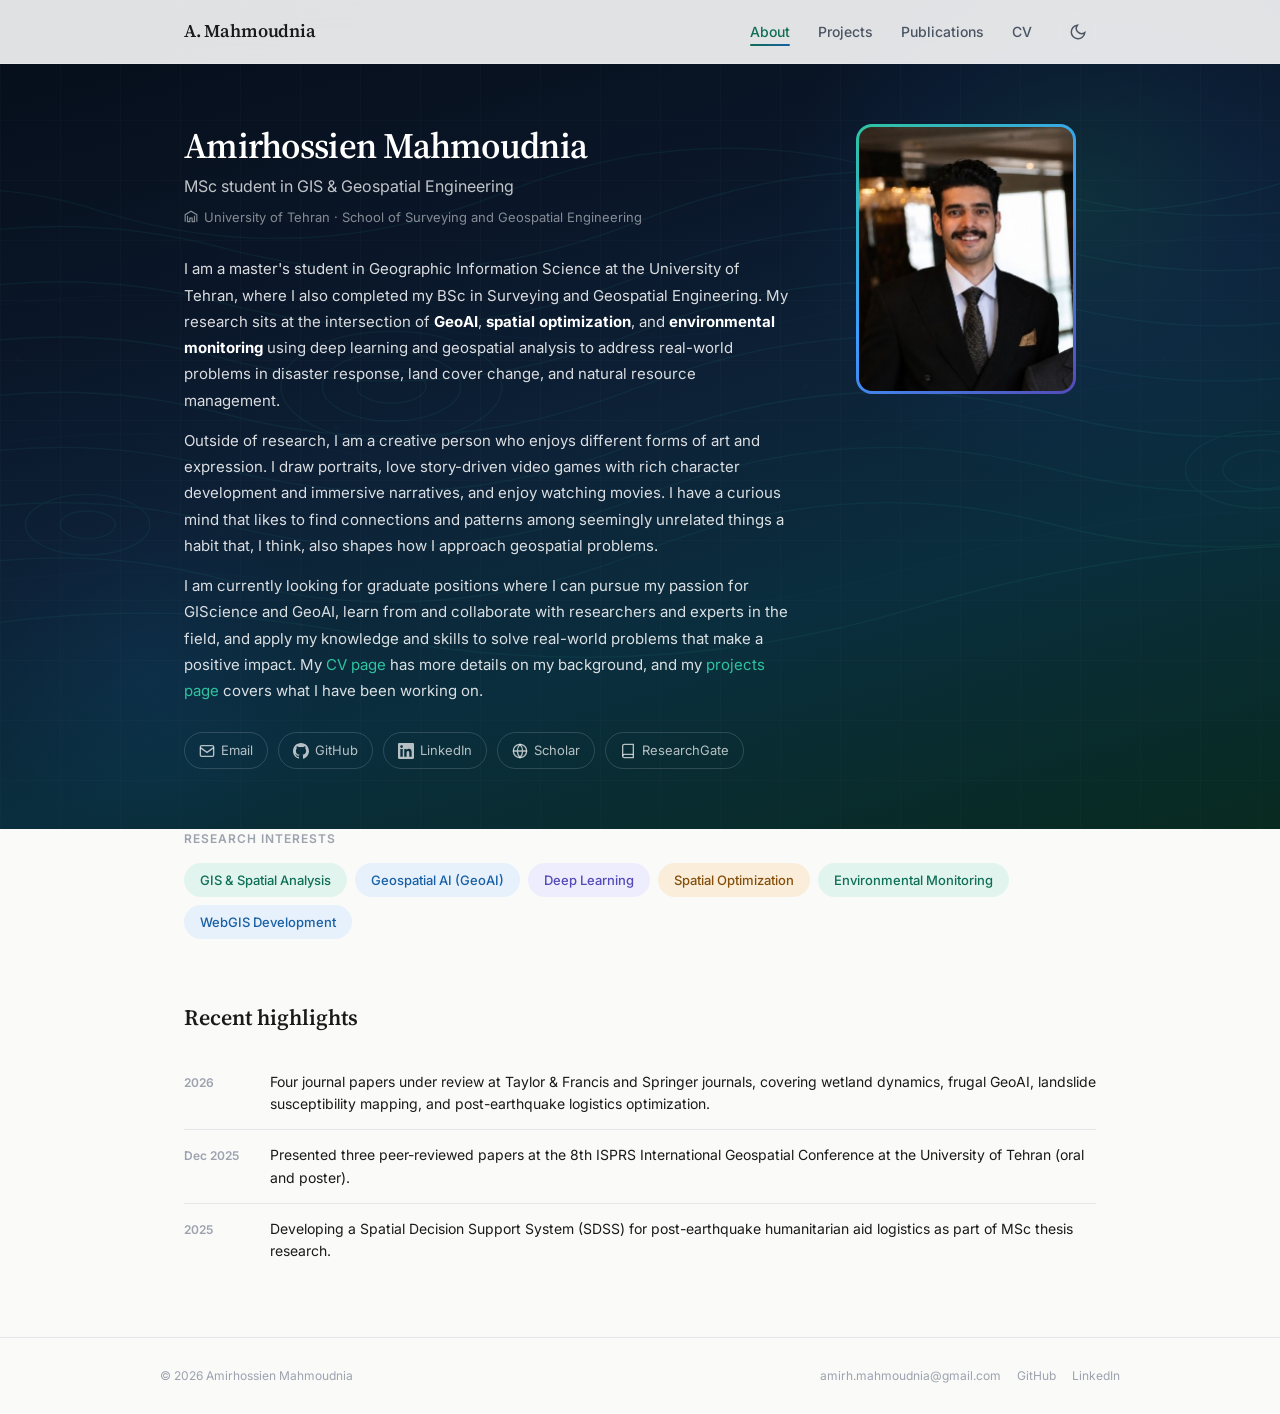
==== index.html @ 1161b67a "Update index.html" ====
<!DOCTYPE html>
<html lang="en">
<head>
    <meta charset="UTF-8">
  <meta name="viewport" content="width=device-width, initial-scale=1.0">
  <link rel="preconnect" href="https://fonts.googleapis.com">
  <link rel="preconnect" href="https://fonts.gstatic.com" crossorigin>
  <link href="https://fonts.googleapis.com/css2?family=Source+Serif+4:opsz,wght@8..60,400;8..60,600&family=Inter:wght@400;500;600&display=swap" rel="stylesheet">
  <style>
:root {
  --navy: #0a1628;
  --teal: #0f6e56;
  --teal-light: #e1f5ee;
  --teal-mid: #1d9e75;
  --teal-bright: #2ec4a0;
  --blue: #185fa5;
  --blue-light: #e6f1fb;
  --blue-bright: #3b9eff;
  --coral: #d85a30;
  --purple-light: #eeedfe;
  --purple: #534ab7;
  --amber-light: #faeeda;
  --amber: #854f0b;
  --bg: #fafaf8;
  --surface: #ffffff;
  --surface-hover: #f5f5f3;
  --text: #1a1a1a;
  --text-secondary: #4b5563;
  --text-muted: #9ca3af;
  --border: #e5e7eb;
  --border-hover: #d1d5db;
  --shadow: rgba(0,0,0,0.06);
  --shadow-lg: rgba(0,0,0,0.1);
  --font-display: 'Source Serif 4', Georgia, serif;
  --font-body: 'Inter', -apple-system, sans-serif;
  --max-width: 960px;
  --nav-height: 64px;
  --gradient-accent: linear-gradient(135deg, var(--teal) 0%, var(--blue) 100%);
  --gradient-accent-hover: linear-gradient(135deg, var(--teal-mid) 0%, var(--blue-bright) 100%);
}

[data-theme="dark"] {
  --navy: #c9d6e3;
  --teal-light: #0f2e24;
  --blue-light: #0d1f33;
  --purple-light: #1a1833;
  --amber-light: #2a1f0a;
  --bg: #0d1117;
  --surface: #161b22;
  --surface-hover: #1c2129;
  --text: #e6edf3;
  --text-secondary: #9ca3af;
  --text-muted: #6b7280;
  --border: #2d333b;
  --border-hover: #444c56;
  --shadow: rgba(0,0,0,0.3);
  --shadow-lg: rgba(0,0,0,0.5);
}

[data-theme="dark"] .tag-teal { background: #0f2e24; color: #2ec4a0; }
[data-theme="dark"] .tag-blue { background: #0d1f33; color: #3b9eff; }
[data-theme="dark"] .tag-purple { background: #1a1833; color: #8b7fea; }
[data-theme="dark"] .tag-amber { background: #2a1f0a; color: #f0a830; }
[data-theme="dark"] .badge-published { background: #0f2e24; color: #2ec4a0; }
[data-theme="dark"] .badge-review { background: #2a1f0a; color: #f0a830; }
[data-theme="dark"] .nav { background: rgba(13,17,23,0.92); }
[data-theme="dark"] .nav-links { background: #161b22; }
[data-theme="dark"] .project-tags span { background: #21262d; border-color: var(--border); color: var(--text-muted); }
[data-theme="dark"] .skill-group h4 { color: var(--teal-bright); }
[data-theme="dark"] .pub-group h3 { color: var(--teal-bright); }
[data-theme="dark"] .section-title { border-bottom-color: #1a3a2e; }
[data-theme="dark"] .cv-entry { border-left-color: #1a3a2e; }
[data-theme="dark"] .cv-section h3 { border-bottom-color: var(--border); }

*, *::before, *::after { box-sizing: border-box; margin: 0; padding: 0; }
html { scroll-behavior: smooth; }
body { font-family: var(--font-body); color: var(--text); background: var(--bg); line-height: 1.7; font-size: 15px; -webkit-font-smoothing: antialiased; transition: background .3s, color .3s; }
a { color: var(--teal); text-decoration: none; transition: color .2s; }
a:hover { color: var(--teal-mid); }
img { max-width: 100%; display: block; }

/* NAV */
.nav { position:fixed; top:0; left:0; right:0; height:var(--nav-height); background:rgba(255,255,255,.88); backdrop-filter:blur(16px); -webkit-backdrop-filter:blur(16px); border-bottom:1px solid var(--border); z-index:100; display:flex; align-items:center; justify-content:center; transition: background .3s, border-color .3s; }
.nav-inner { width:100%; max-width:var(--max-width); padding:0 24px; display:flex; align-items:center; justify-content:space-between; }
.nav-name { font-family:var(--font-display); font-size:18px; font-weight:600; color:var(--text); letter-spacing:-.01em; }
.nav-links { display:flex; gap:28px; list-style:none; align-items:center; }
.nav-links a { color:var(--text-secondary); font-size:14px; font-weight:500; position:relative; padding:4px 0; }
.nav-links a:hover, .nav-links a.active { color:var(--teal); }
.nav-links a.active::after { content:''; position:absolute; bottom:-2px; left:0; right:0; height:2px; background:var(--gradient-accent); border-radius:1px; }
.theme-toggle { background:none; border:1px solid var(--border); border-radius:50%; width:36px; height:36px; cursor:pointer; display:flex; align-items:center; justify-content:center; transition:all .2s; color:var(--text-secondary); flex-shrink:0; }
.theme-toggle:hover { border-color:var(--teal); color:var(--teal); background:var(--teal-light); }
.theme-toggle svg { width:18px; height:18px; }
.hamburger { display:none; background:none; border:none; cursor:pointer; padding:8px; }
.hamburger span { display:block; width:20px; height:2px; background:var(--text); margin:5px 0; transition:.3s; border-radius:1px; }

/* HERO */
.hero { position:relative; overflow:hidden; }
.hero-bg-wrap { position:absolute; top:0; left:0; right:0; bottom:0; background:linear-gradient(165deg, #050d18 0%, #0a1628 30%, #0d2137 50%, #0a2e3e 70%, #082a20 100%); z-index:0; }
.hero-bg-glow { position:absolute; width:600px; height:600px; border-radius:50%; top:-100px; right:-100px; background:radial-gradient(circle, rgba(29,158,117,0.15) 0%, rgba(24,95,165,0.08) 40%, transparent 70%); z-index:1; }
.hero-bg-glow2 { position:absolute; width:400px; height:400px; border-radius:50%; bottom:-50px; left:-50px; background:radial-gradient(circle, rgba(24,95,165,0.12) 0%, transparent 60%); z-index:1; }
.hero-bg-svg { position:absolute; top:0; left:0; right:0; bottom:0; opacity:0.07; z-index:2; }
.hero-grid-overlay { position:absolute; top:0; left:0; right:0; bottom:0; opacity:0.03; z-index:2; background-image: linear-gradient(rgba(255,255,255,.5) 1px, transparent 1px), linear-gradient(90deg, rgba(255,255,255,.5) 1px, transparent 1px); background-size: 60px 60px; }
.hero-content { position:relative; z-index:10; max-width:var(--max-width); margin:0 auto; padding:calc(var(--nav-height) + 60px) 24px 60px; display:grid; grid-template-columns:1fr 260px; gap:48px; align-items:start; }
.hero-text h1 { font-family:var(--font-display); font-size:36px; font-weight:600; color:#fff; margin-bottom:6px; letter-spacing:-.02em; line-height:1.2; }
.hero-subtitle { font-size:16px; color:rgba(255,255,255,0.75); margin-bottom:6px; }
.hero-affiliation { font-size:13px; color:rgba(255,255,255,0.5); margin-bottom:28px; display:flex; align-items:center; gap:6px; }
.hero-affiliation svg { width:14px; height:14px; flex-shrink:0; }
.hero-bio { font-size:15px; line-height:1.75; color:rgba(255,255,255,0.85); margin-bottom:28px; }
.hero-bio a { color: var(--teal-bright); }
.hero-bio a:hover { color: #5ee8c8; }
.hero-bio p { margin-bottom:14px; }
.hero-bio p:last-child { margin-bottom:0; }
.hero-bio strong { color:#fff; }
.social-links { display:flex; gap:10px; align-items:center; flex-wrap:wrap; }
.social-links a { display:flex; align-items:center; gap:6px; font-size:13px; color:rgba(255,255,255,0.7); padding:6px 14px; border:1px solid rgba(255,255,255,0.15); border-radius:20px; transition:all .2s; }
.social-links a:hover { border-color:var(--teal-bright); color:#fff; background:rgba(46,196,160,0.12); }
.social-links a svg { width:16px; height:16px; }
.hero-photo { display:flex; flex-direction:column; align-items:center; gap:12px; }
.photo-frame { width:220px; height:270px; border-radius:16px; overflow:hidden; padding:3px; background:linear-gradient(145deg, var(--teal-bright) 0%, var(--blue-bright) 50%, var(--purple) 100%); position:relative; }
.photo-frame img { width:100%; height:100%; object-fit:cover; border-radius:13px; }
.photo-placeholder { width:100%; height:100%; border-radius:13px; background:rgba(0,0,0,0.3); display:flex; flex-direction:column; align-items:center; justify-content:center; color:rgba(255,255,255,0.4); font-size:13px; }
.photo-placeholder svg { width:60px; height:60px; margin-bottom:8px; opacity:.5; }

/* INTERESTS */
.interests { max-width:var(--max-width); margin:0 auto 60px; padding:0 24px; }
.interests-label { font-size:12px; font-weight:600; text-transform:uppercase; letter-spacing:1px; color:var(--text-muted); margin-bottom:14px; }
.tags { display:flex; flex-wrap:wrap; gap:8px; }
.tag { font-size:13px; padding:6px 16px; border-radius:20px; font-weight:500; transition:transform .15s; }
.tag:hover { transform:translateY(-1px); }
.tag-teal { background:var(--teal-light); color:var(--teal); }
.tag-blue { background:var(--blue-light); color:var(--blue); }
.tag-purple { background:var(--purple-light); color:var(--purple); }
.tag-amber { background:var(--amber-light); color:var(--amber); }

/* HIGHLIGHTS */
.highlights { max-width:var(--max-width); margin:0 auto 60px; padding:0 24px; }
.highlights h2 { font-family:var(--font-display); font-size:22px; font-weight:600; color:var(--text); margin-bottom:20px; }
.highlight-list { list-style:none; }
.highlight-list li { padding:14px 0; border-bottom:1px solid var(--border); display:flex; gap:16px; align-items:baseline; font-size:14px; line-height:1.6; transition: border-color .3s; }
.highlight-list li:last-child { border-bottom:none; }
.highlight-date { font-size:12px; color:var(--text-muted); white-space:nowrap; min-width:70px; font-weight:600; }

/* PAGE SECTIONS */
.page-header { padding-top:calc(var(--nav-height) + 48px); padding-bottom:40px; max-width:var(--max-width); margin:0 auto; padding-left:24px; padding-right:24px; }
.page-header h1 { font-family:var(--font-display); font-size:32px; font-weight:600; color:var(--text); margin-bottom:8px; }
.page-header p { color:var(--text-secondary); font-size:15px; }
.section { max-width:var(--max-width); margin:0 auto 48px; padding:0 24px; }
.section-title { font-family:var(--font-display); font-size:20px; font-weight:600; color:var(--text); margin-bottom:20px; padding-bottom:10px; border-bottom:2px solid var(--teal-light); transition: border-color .3s; }

/* PROJECT CARDS */
.project-grid { display:grid; grid-template-columns:repeat(auto-fill,minmax(280px,1fr)); gap:20px; }
.project-card { background:var(--surface); border:1px solid var(--border); border-radius:12px; overflow:hidden; transition:transform .25s,box-shadow .25s,border-color .25s; }
.project-card:hover { transform:translateY(-4px); box-shadow:0 12px 32px var(--shadow-lg); border-color:var(--border-hover); }
.project-thumb { height:140px; display:flex; align-items:center; justify-content:center; position:relative; overflow:hidden; }
.project-thumb svg { width:40px; height:40px; opacity:.5; color:#fff; }
.project-body { padding:20px; }
.project-body h3 { font-size:16px; font-weight:600; margin-bottom:8px; color:var(--text); line-height:1.3; }
.project-body p { font-size:13px; color:var(--text-secondary); line-height:1.6; margin-bottom:14px; }
.project-tags { display:flex; flex-wrap:wrap; gap:6px; margin-bottom:14px; }
.project-tags span { font-size:11px; padding:3px 10px; background:var(--bg); color:var(--text-muted); border-radius:12px; border:1px solid var(--border); transition: background .3s, border-color .3s; }
.project-link { font-size:13px; font-weight:500; display:inline-flex; align-items:center; gap:6px; }
.project-link svg { width:14px; height:14px; }

/* PUBLICATIONS */
.pub-group { margin-bottom:36px; }
.pub-group h3 { font-size:14px; font-weight:600; text-transform:uppercase; letter-spacing:.5px; color:var(--teal); margin-bottom:16px; }
.pub-item { padding:16px 20px; background:var(--surface); border:1px solid var(--border); border-radius:10px; margin-bottom:12px; transition:border-color .2s, box-shadow .2s, background .3s; }
.pub-item:hover { border-color:var(--teal-mid); box-shadow:0 4px 16px var(--shadow); }
.pub-title { font-size:15px; font-weight:600; color:var(--text); margin-bottom:6px; line-height:1.4; }
.pub-authors { font-size:13px; color:var(--text-secondary); margin-bottom:4px; }
.pub-venue { font-size:13px; color:var(--text-muted); font-style:italic; }
.pub-meta { display:flex; align-items:center; gap:12px; margin-top:10px; }
.pub-badge { font-size:11px; font-weight:600; padding:3px 10px; border-radius:12px; }
.badge-published { background:var(--teal-light); color:var(--teal); }
.badge-review { background:var(--amber-light); color:var(--amber); }

/* CV PAGE */
.cv-actions { display:flex; gap:12px; margin-bottom:36px; flex-wrap:wrap; }
.btn { display:inline-flex; align-items:center; gap:8px; padding:10px 24px; border-radius:8px; font-size:14px; font-weight:500; border:none; cursor:pointer; transition:all .2s; text-decoration:none; }
.btn-primary { background:var(--gradient-accent); color:#fff; }
.btn-primary:hover { background:var(--gradient-accent-hover); color:#fff; box-shadow:0 4px 16px rgba(15,110,86,0.3); }
.btn-outline { background:transparent; color:var(--text-secondary); border:1px solid var(--border); }
.btn-outline:hover { border-color:var(--teal); color:var(--teal); }
.btn svg { width:16px; height:16px; }
.cv-section { margin-bottom:36px; }
.cv-section h3 { font-family:var(--font-display); font-size:18px; font-weight:600; color:var(--text); margin-bottom:16px; padding-bottom:8px; border-bottom:1px solid var(--border); }
.cv-entry { margin-bottom:20px; padding-left:16px; border-left:2px solid var(--teal-light); }
.cv-entry-header { display:flex; justify-content:space-between; align-items:baseline; flex-wrap:wrap; gap:8px; margin-bottom:4px; }
.cv-entry h4 { font-size:15px; font-weight:600; color:var(--text); }
.cv-entry .date { font-size:13px; color:var(--text-muted); white-space:nowrap; }
.cv-entry .subtitle { font-size:13px; color:var(--text-secondary); font-style:italic; margin-bottom:6px; }
.cv-entry p { font-size:14px; color:var(--text-secondary); line-height:1.6; }
.skills-grid { display:grid; grid-template-columns:1fr 1fr; gap:12px; }
.skill-group h4 { font-size:13px; font-weight:600; color:var(--teal); text-transform:uppercase; letter-spacing:.5px; margin-bottom:6px; }
.skill-group p { font-size:14px; color:var(--text-secondary); line-height:1.6; }

/* FOOTER */
.footer { border-top:1px solid var(--border); padding:28px 24px; margin-top:60px; transition: border-color .3s; }
.footer-inner { max-width:var(--max-width); margin:0 auto; display:flex; justify-content:space-between; align-items:center; flex-wrap:wrap; gap:12px; }
.footer p { font-size:12px; color:var(--text-muted); }
.footer-links { display:flex; gap:16px; }
.footer-links a { color:var(--text-muted); font-size:12px; }
.footer-links a:hover { color:var(--teal); }

/* RESPONSIVE */
@media(max-width:768px) {
  .hero-content { grid-template-columns:1fr; gap:32px; }
  .hero-photo { order:-1; }
  .photo-frame { width:160px; height:200px; }
  .hero-text h1 { font-size:28px; }
  .hero-bg-glow { width:300px; height:300px; top:-50px; right:-50px; }
  .nav-links { display:none; position:absolute; top:var(--nav-height); left:0; right:0; background:var(--surface); flex-direction:column; padding:16px 24px; gap:0; border-bottom:1px solid var(--border); box-shadow:0 8px 24px var(--shadow); }
  .nav-links.open { display:flex; }
  .nav-links a { padding:12px 0; border-bottom:1px solid var(--border); }
  .nav-links a:last-child { border-bottom:none; }
  .nav-links a.active::after { display:none; }
  .hamburger { display:block; }
  .project-grid { grid-template-columns:1fr; }
  .skills-grid { grid-template-columns:1fr; }
  .footer-inner { justify-content:center; text-align:center; }
  .page-header h1 { font-size:26px; }
}
@media(max-width:480px) { .social-links a span { display:none; } }
  </style>
  <title>Amirhossien Mahmoudnia | GIS &amp; Geospatial AI</title>
  <meta name="description" content="Amirhossien Mahmoudnia — MSc student in GIS at the University of Tehran. Research in GeoAI, spatial optimization, remote sensing, and environmental monitoring.">
</head>
<body>
  <nav class="nav"><div class="nav-inner">
    <a href="index.html" class="nav-name">A. Mahmoudnia</a>
    <ul class="nav-links">
      <li><a href="index.html" class="active">About</a></li>
      <li><a href="projects.html">Projects</a></li>
      <li><a href="publications.html">Publications</a></li>
      <li><a href="cv.html">CV</a></li>
      <li><button class="theme-toggle" aria-label="Toggle theme"></button></li>
    </ul>
    <button class="hamburger" aria-label="Toggle menu"><span></span><span></span><span></span></button>
  </div></nav>

  <section class="hero">
    <div class="hero-bg-wrap">
      <div class="hero-bg-glow"></div>
      <div class="hero-bg-glow2"></div>
      <div class="hero-grid-overlay"></div>
      <div class="hero-bg-svg">
        <svg viewBox="0 0 1200 600" xmlns="http://www.w3.org/2000/svg" preserveAspectRatio="xMidYMid slice" style="width:100%;height:100%">
          <g stroke="#2ec4a0" fill="none" stroke-width="1">
            <path d="M0 280 Q150 220 300 260 Q450 300 600 240 Q750 180 900 220 Q1050 260 1200 200"/>
            <path d="M0 320 Q150 260 300 300 Q450 340 600 280 Q750 220 900 260 Q1050 300 1200 240"/>
            <path d="M0 360 Q150 300 300 340 Q450 380 600 320 Q750 260 900 300 Q1050 340 1200 280"/>
            <path d="M0 400 Q150 340 300 380 Q450 420 600 360 Q750 300 900 340 Q1050 380 1200 320"/>
            <path d="M0 240 Q150 180 300 220 Q450 260 600 200 Q750 140 900 180 Q1050 220 1200 160"/>
            <path d="M0 200 Q150 140 300 180 Q450 220 600 160 Q750 100 900 140 Q1050 180 1200 120"/>
            <path d="M0 440 Q150 380 300 420 Q450 460 600 400 Q750 340 900 380 Q1050 420 1200 360"/>
            <path d="M0 160 Q100 120 200 150 Q350 200 500 140 Q650 80 800 130 Q950 180 1100 120 L1200 100"/>
            <path d="M0 480 Q200 420 400 460 Q600 500 800 440 Q1000 380 1200 400"/>
            <ellipse cx="420" cy="280" rx="80" ry="40"/><ellipse cx="420" cy="280" rx="50" ry="25"/><ellipse cx="420" cy="280" rx="25" ry="12"/>
            <ellipse cx="850" cy="220" rx="60" ry="35"/><ellipse cx="850" cy="220" rx="30" ry="18"/>
            <ellipse cx="200" cy="380" rx="45" ry="22"/><ellipse cx="200" cy="380" rx="20" ry="10"/>
            <ellipse cx="1050" cy="340" rx="55" ry="28"/><ellipse cx="1050" cy="340" rx="28" ry="14"/>
          </g>
          <g stroke="#3b9eff" fill="none" stroke-width="0.6" opacity="0.5">
            <path d="M0 250 Q200 190 400 230 Q600 270 800 210 Q1000 150 1200 180"/>
            <path d="M0 350 Q200 290 400 330 Q600 370 800 310 Q1000 250 1200 290"/>
            <path d="M0 450 Q200 390 400 430 Q600 470 800 410 Q1000 350 1200 380"/>
          </g>
          <g fill="#2ec4a0" opacity="0.3">
            <circle cx="150" cy="260" r="2"/><circle cx="380" cy="310" r="2.5"/><circle cx="550" cy="230" r="1.8"/>
            <circle cx="720" cy="280" r="2.2"/><circle cx="900" cy="190" r="2"/><circle cx="1080" cy="300" r="1.5"/>
            <circle cx="300" cy="350" r="1.5"/><circle cx="650" cy="350" r="2"/><circle cx="980" cy="260" r="1.8"/>
          </g>
        </svg>
      </div>
    </div>

    <div class="hero-content">
      <div class="hero-text">
        <h1>Amirhossien Mahmoudnia</h1>
        <p class="hero-subtitle">MSc student in GIS &amp; Geospatial Engineering</p>
        <p class="hero-affiliation">
          <svg viewBox="0 0 24 24" fill="none" stroke="currentColor" stroke-width="2"><path d="M2 20V8l10-6 10 6v12"/><path d="M6 10v10h4v-6h4v6h4V10"/></svg>
          University of Tehran · School of Surveying and Geospatial Engineering
        </p>
        <div class="hero-bio">
          <p>I am a master's student in Geographic Information Science at the University of Tehran, where I also completed my BSc in Surveying and Geospatial Engineering. My research sits at the intersection of <strong>GeoAI</strong>, <strong>spatial optimization</strong>, and <strong>environmental monitoring</strong> using deep learning and geospatial analysis to address real-world problems in disaster response, land cover change, and natural resource management.</p>
          <p>Outside of research, I am a creative person who enjoys different forms of art and expression. I draw portraits, love story-driven video games with rich character development and immersive narratives, and enjoy watching movies. I have a curious mind that likes to find connections and patterns among seemingly unrelated things a habit that, I think, also shapes how I approach geospatial problems.</p>
          <p>I am currently looking for graduate positions where I can pursue my passion for GIScience and GeoAI, learn from and collaborate with researchers and experts in the field, and apply my knowledge and skills to solve real-world problems that make a positive impact. My <a href="cv.html">CV page</a> has more details on my background, and my <a href="projects.html">projects page</a> covers what I have been working on.</p>
        </div>
        <div class="social-links">
          <a href="mailto:amirh.mahmoudnia@gmail.com"><svg viewBox="0 0 24 24" fill="none" stroke="currentColor" stroke-width="2"><rect x="2" y="4" width="20" height="16" rx="2"/><path d="M22 7l-10 7L2 7"/></svg><span>Email</span></a>
          <a href="https://github.com/amirtistein" target="_blank" rel="noopener"><svg viewBox="0 0 24 24" fill="currentColor"><path d="M12 0C5.37 0 0 5.37 0 12c0 5.3 3.44 9.8 8.21 11.39.6.11.79-.26.79-.58v-2.17c-3.34.73-4.03-1.41-4.03-1.41-.55-1.39-1.33-1.76-1.33-1.76-1.09-.74.08-.73.08-.73 1.2.09 1.84 1.24 1.84 1.24 1.07 1.83 2.81 1.3 3.5 1 .1-.78.42-1.3.76-1.6-2.67-.3-5.47-1.33-5.47-5.93 0-1.31.47-2.38 1.24-3.22-.13-.3-.54-1.52.12-3.18 0 0 1.01-.32 3.3 1.23.96-.27 1.98-.4 3-.4s2.04.14 3 .4c2.28-1.55 3.29-1.23 3.29-1.23.66 1.66.25 2.88.12 3.18.77.84 1.24 1.91 1.24 3.22 0 4.61-2.81 5.63-5.48 5.92.43.37.81 1.1.81 2.22v3.29c0 .32.19.69.8.58C20.57 21.8 24 17.3 24 12c0-6.63-5.37-12-12-12z"/></svg><span>GitHub</span></a>
          <a href="https://linkedin.com/in/amir-hosieen-mahmoudnia" target="_blank" rel="noopener"><svg viewBox="0 0 24 24" fill="currentColor"><path d="M20.45 20.45h-3.55v-5.57c0-1.33-.02-3.04-1.85-3.04-1.85 0-2.14 1.45-2.14 2.94v5.67H9.36V9h3.41v1.56h.05c.48-.9 1.64-1.85 3.37-1.85 3.6 0 4.27 2.37 4.27 5.46v6.28zM5.34 7.43a2.06 2.06 0 110-4.12 2.06 2.06 0 010 4.12zM7.12 20.45H3.56V9h3.56v11.45zM22.23 0H1.77C.79 0 0 .77 0 1.73v20.54C0 23.23.79 24 1.77 24h20.45c.98 0 1.78-.77 1.78-1.73V1.73C24 .77 23.2 0 22.22 0z"/></svg><span>LinkedIn</span></a>
          <a href="https://scholar.google.com/citations?hl=en&user=9_AuQSsAAAAJ" target="_blank" rel="noopener"><svg viewBox="0 0 24 24" fill="none" stroke="currentColor" stroke-width="2"><circle cx="12" cy="12" r="10"/><path d="M2 12h20M12 2a15.3 15.3 0 014 10 15.3 15.3 0 01-4 10 15.3 15.3 0 01-4-10A15.3 15.3 0 0112 2z"/></svg><span>Scholar</span></a>
          <a href="#" target="_blank" rel="noopener"><svg viewBox="0 0 24 24" fill="none" stroke="currentColor" stroke-width="2"><path d="M4 19.5A2.5 2.5 0 016.5 17H20"/><path d="M6.5 2H20v20H6.5A2.5 2.5 0 014 19.5v-15A2.5 2.5 0 016.5 2z"/></svg><span>ResearchGate</span></a>
        </div>
      </div>
      <div class="hero-photo">
        <div class="photo-frame">
          <img src="images/scol.jpg" alt="Amirhossien Mahmoudnia">
        </div>
      </div>
    </div>
  </section>

  <div class="interests">
    <p class="interests-label">Research interests</p>
    <div class="tags">
      <span class="tag tag-teal">GIS &amp; Spatial Analysis</span>
      <span class="tag tag-blue">Geospatial AI (GeoAI)</span>
      <span class="tag tag-purple">Deep Learning</span>
      <span class="tag tag-amber">Spatial Optimization</span>
      <span class="tag tag-teal">Environmental Monitoring</span>
      <span class="tag tag-blue">WebGIS Development</span>
    </div>
  </div>

  <div class="highlights">
    <h2>Recent highlights</h2>
    <ul class="highlight-list">
      <li><span class="highlight-date">2026</span><span>Four journal papers under review at Taylor &amp; Francis and Springer journals, covering wetland dynamics, frugal GeoAI, landslide susceptibility mapping, and post-earthquake logistics optimization.</span></li>
      <li><span class="highlight-date">Dec 2025</span><span>Presented three peer-reviewed papers at the 8th ISPRS International Geospatial Conference at the University of Tehran (oral and poster).</span></li>
      <li><span class="highlight-date">2025</span><span>Developing a Spatial Decision Support System (SDSS) for post-earthquake humanitarian aid logistics as part of MSc thesis research.</span></li>
    </ul>
  </div>

  <footer class="footer"><div class="footer-inner">
    <p>&copy; 2026 Amirhossien Mahmoudnia</p>
    <div class="footer-links">
      <a href="mailto:amirh.mahmoudnia@gmail.com">amirh.mahmoudnia@gmail.com</a>
      <a href="https://github.com/amirtistein" target="_blank">GitHub</a>
      <a href="https://linkedin.com/in/amir-hosieen-mahmoudnia" target="_blank">LinkedIn</a>
    </div>
  </div></footer>
  <script>
(function(){
  var t=localStorage.getItem('theme');
  if(t)document.documentElement.setAttribute('data-theme',t);
  else if(window.matchMedia&&window.matchMedia('(prefers-color-scheme:dark)').matches)document.documentElement.setAttribute('data-theme','dark');
})();
document.addEventListener('DOMContentLoaded',function(){
  // Mobile nav
  var h=document.querySelector('.hamburger'),n=document.querySelector('.nav-links');
  if(h)h.addEventListener('click',function(){n.classList.toggle('open');var b=h.querySelectorAll('span');h.classList.toggle('active');if(h.classList.contains('active')){b[0].style.transform='rotate(45deg) translate(5px,5px)';b[1].style.opacity='0';b[2].style.transform='rotate(-45deg) translate(5px,-5px)'}else{b[0].style.transform='';b[1].style.opacity='';b[2].style.transform=''}});
  document.querySelectorAll('.nav-links a').forEach(function(l){l.addEventListener('click',function(){if(n)n.classList.remove('open');if(h){h.classList.remove('active');var b=h.querySelectorAll('span');b[0].style.transform='';b[1].style.opacity='';b[2].style.transform=''}})});
  // Nav shadow
  var nav=document.querySelector('.nav');
  window.addEventListener('scroll',function(){nav.style.boxShadow=window.scrollY>10?'0 2px 12px '+getComputedStyle(document.documentElement).getPropertyValue('--shadow'):'none'});
  // Theme toggle
  var btn=document.querySelector('.theme-toggle');
  if(btn){
    function updateIcon(){
      var dark=document.documentElement.getAttribute('data-theme')==='dark';
      btn.innerHTML=dark?'<svg viewBox="0 0 24 24" fill="none" stroke="currentColor" stroke-width="2"><circle cx="12" cy="12" r="5"/><path d="M12 1v2M12 21v2M4.22 4.22l1.42 1.42M18.36 18.36l1.42 1.42M1 12h2M21 12h2M4.22 19.78l1.42-1.42M18.36 5.64l1.42-1.42"/></svg>':'<svg viewBox="0 0 24 24" fill="none" stroke="currentColor" stroke-width="2"><path d="M21 12.79A9 9 0 1111.21 3 7 7 0 0021 12.79z"/></svg>';
      btn.setAttribute('aria-label',dark?'Switch to light mode':'Switch to dark mode');
    }
    updateIcon();
    btn.addEventListener('click',function(){
      var cur=document.documentElement.getAttribute('data-theme');
      var next=cur==='dark'?'light':'dark';
      document.documentElement.setAttribute('data-theme',next);
      localStorage.setItem('theme',next);
      updateIcon();
    });
  }
});
</script>
</body>
</html>
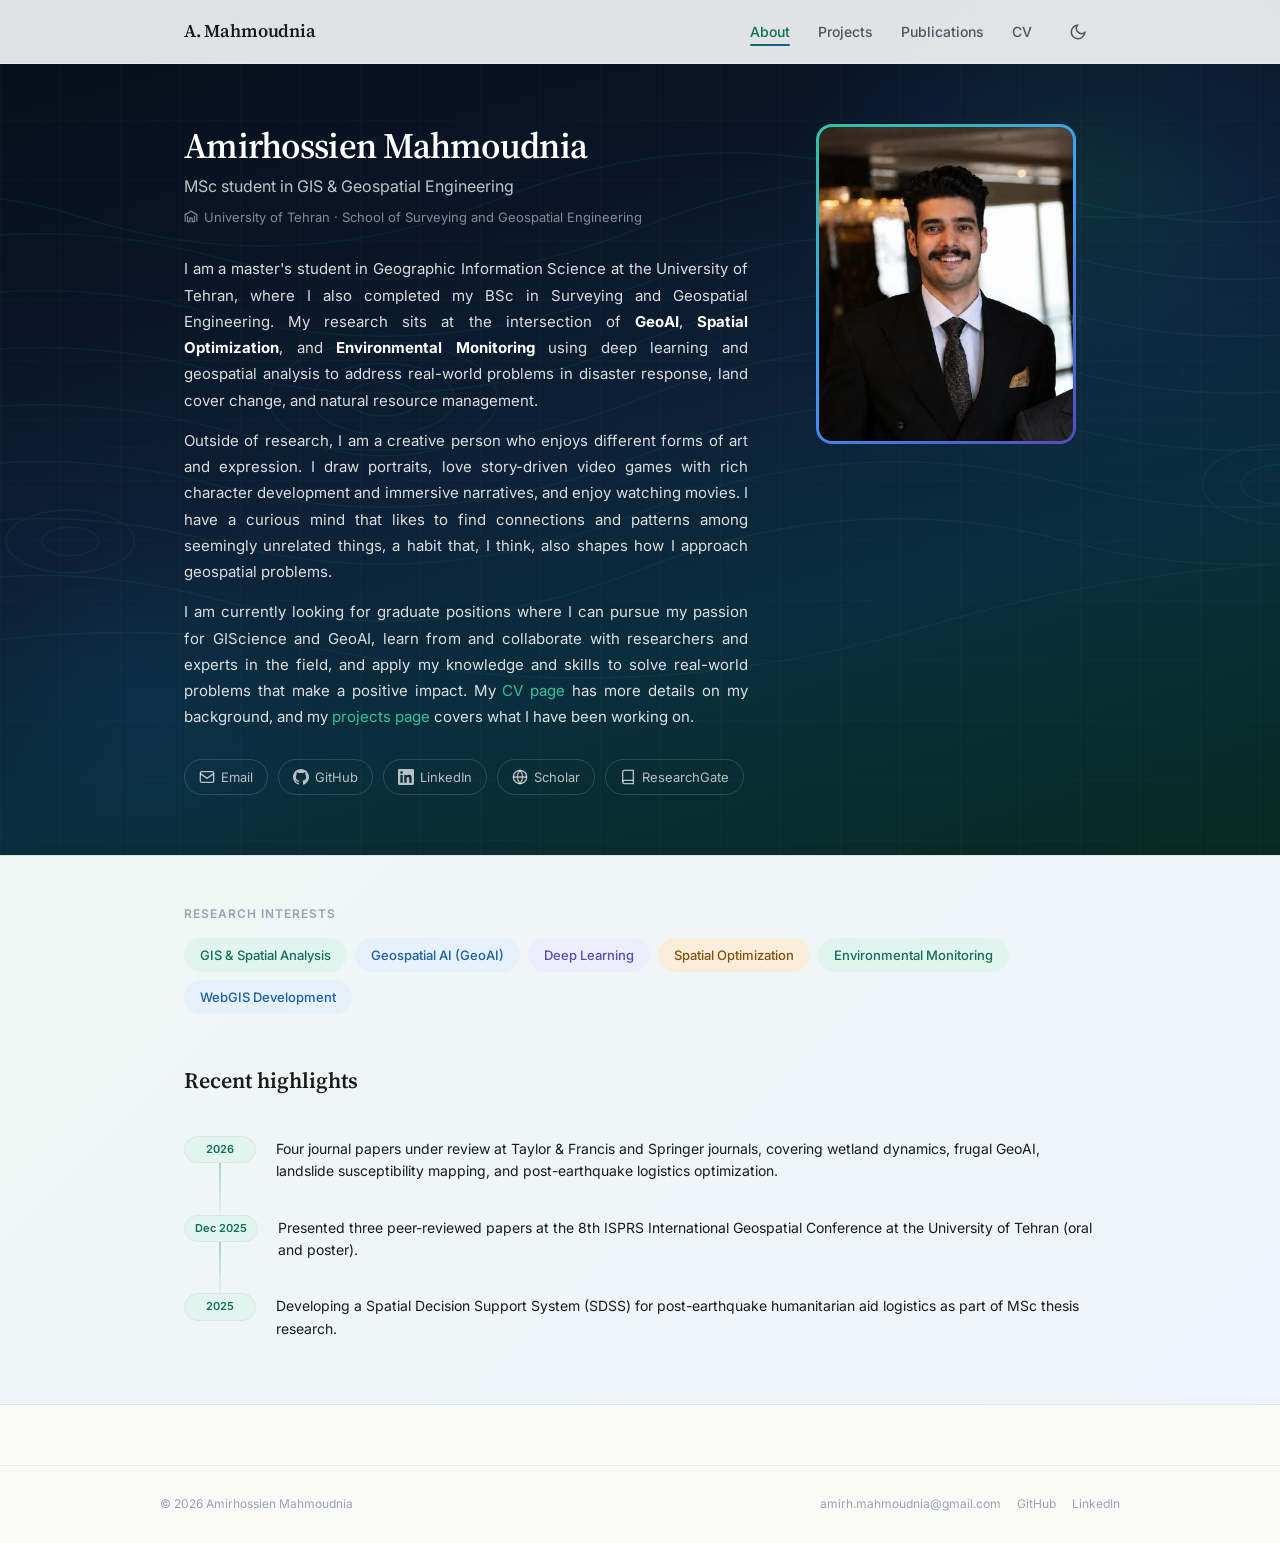
==== commit 8d08f126: "Update index.html" ====
--- a/index.html
+++ b/index.html
@@ -31,6 +31,8 @@
   --border-hover: #d1d5db;
   --shadow: rgba(0,0,0,0.06);
   --shadow-lg: rgba(0,0,0,0.1);
+  --band-bg: linear-gradient(135deg, #f0f7f4 0%, #eef4fb 100%);
+  --band-border: #dbe7e2;
   --font-display: 'Source Serif 4', Georgia, serif;
   --font-body: 'Inter', -apple-system, sans-serif;
   --max-width: 960px;
@@ -55,6 +57,8 @@
   --border-hover: #444c56;
   --shadow: rgba(0,0,0,0.3);
   --shadow-lg: rgba(0,0,0,0.5);
+  --band-bg: linear-gradient(135deg, #101720 0%, #0f1a1e 100%);
+  --band-border: #1e2a30;
 }
 
 [data-theme="dark"] .tag-teal { background: #0f2e24; color: #2ec4a0; }
@@ -100,12 +104,12 @@
 .hero-bg-glow2 { position:absolute; width:400px; height:400px; border-radius:50%; bottom:-50px; left:-50px; background:radial-gradient(circle, rgba(24,95,165,0.12) 0%, transparent 60%); z-index:1; }
 .hero-bg-svg { position:absolute; top:0; left:0; right:0; bottom:0; opacity:0.07; z-index:2; }
 .hero-grid-overlay { position:absolute; top:0; left:0; right:0; bottom:0; opacity:0.03; z-index:2; background-image: linear-gradient(rgba(255,255,255,.5) 1px, transparent 1px), linear-gradient(90deg, rgba(255,255,255,.5) 1px, transparent 1px); background-size: 60px 60px; }
-.hero-content { position:relative; z-index:10; max-width:var(--max-width); margin:0 auto; padding:calc(var(--nav-height) + 60px) 24px 60px; display:grid; grid-template-columns:1fr 260px; gap:48px; align-items:start; }
+.hero-content { position:relative; z-index:10; max-width:var(--max-width); margin:0 auto; padding:calc(var(--nav-height) + 60px) 24px 60px; display:grid; grid-template-columns:1fr 300px; gap:48px; align-items:start; }
 .hero-text h1 { font-family:var(--font-display); font-size:36px; font-weight:600; color:#fff; margin-bottom:6px; letter-spacing:-.02em; line-height:1.2; }
 .hero-subtitle { font-size:16px; color:rgba(255,255,255,0.75); margin-bottom:6px; }
 .hero-affiliation { font-size:13px; color:rgba(255,255,255,0.5); margin-bottom:28px; display:flex; align-items:center; gap:6px; }
 .hero-affiliation svg { width:14px; height:14px; flex-shrink:0; }
-.hero-bio { font-size:15px; line-height:1.75; color:rgba(255,255,255,0.85); margin-bottom:28px; }
+.hero-bio { font-size:15px; line-height:1.75; color:rgba(255,255,255,0.85); margin-bottom:28px; text-align:justify; -webkit-hyphens:auto; hyphens:auto; }
 .hero-bio a { color: var(--teal-bright); }
 .hero-bio a:hover { color: #5ee8c8; }
 .hero-bio p { margin-bottom:14px; }
@@ -116,29 +120,32 @@
 .social-links a:hover { border-color:var(--teal-bright); color:#fff; background:rgba(46,196,160,0.12); }
 .social-links a svg { width:16px; height:16px; }
 .hero-photo { display:flex; flex-direction:column; align-items:center; gap:12px; }
-.photo-frame { width:220px; height:270px; border-radius:16px; overflow:hidden; padding:3px; background:linear-gradient(145deg, var(--teal-bright) 0%, var(--blue-bright) 50%, var(--purple) 100%); position:relative; }
+.photo-frame { width:260px; height:320px; border-radius:16px; overflow:hidden; padding:3px; background:linear-gradient(145deg, var(--teal-bright) 0%, var(--blue-bright) 50%, var(--purple) 100%); position:relative; }
 .photo-frame img { width:100%; height:100%; object-fit:cover; border-radius:13px; }
 .photo-placeholder { width:100%; height:100%; border-radius:13px; background:rgba(0,0,0,0.3); display:flex; flex-direction:column; align-items:center; justify-content:center; color:rgba(255,255,255,0.4); font-size:13px; }
 .photo-placeholder svg { width:60px; height:60px; margin-bottom:8px; opacity:.5; }
 
-/* INTERESTS */
-.interests { max-width:var(--max-width); margin:0 auto 60px; padding:0 24px; }
+/* FEATURE BAND — distinct background for interests + highlights */
+.feature-band { background:var(--band-bg); border-top:1px solid var(--band-border); border-bottom:1px solid var(--band-border); padding:48px 0; margin-bottom:0; transition:background .3s, border-color .3s; }
+.interests { max-width:var(--max-width); margin:0 auto; padding:0 24px; }
 .interests-label { font-size:12px; font-weight:600; text-transform:uppercase; letter-spacing:1px; color:var(--text-muted); margin-bottom:14px; }
 .tags { display:flex; flex-wrap:wrap; gap:8px; }
-.tag { font-size:13px; padding:6px 16px; border-radius:20px; font-weight:500; transition:transform .15s; }
-.tag:hover { transform:translateY(-1px); }
+.tag { font-size:13px; padding:6px 16px; border-radius:20px; font-weight:500; transition:transform .15s, box-shadow .15s; }
+.tag:hover { transform:translateY(-2px); box-shadow:0 4px 12px var(--shadow); }
 .tag-teal { background:var(--teal-light); color:var(--teal); }
 .tag-blue { background:var(--blue-light); color:var(--blue); }
 .tag-purple { background:var(--purple-light); color:var(--purple); }
 .tag-amber { background:var(--amber-light); color:var(--amber); }
 
-/* HIGHLIGHTS */
-.highlights { max-width:var(--max-width); margin:0 auto 60px; padding:0 24px; }
+/* HIGHLIGHTS — changelog style */
+.highlights { max-width:var(--max-width); margin:48px auto 0; padding:0 24px; }
 .highlights h2 { font-family:var(--font-display); font-size:22px; font-weight:600; color:var(--text); margin-bottom:20px; }
-.highlight-list { list-style:none; }
-.highlight-list li { padding:14px 0; border-bottom:1px solid var(--border); display:flex; gap:16px; align-items:baseline; font-size:14px; line-height:1.6; transition: border-color .3s; }
-.highlight-list li:last-child { border-bottom:none; }
-.highlight-date { font-size:12px; color:var(--text-muted); white-space:nowrap; min-width:70px; font-weight:600; }
+.highlight-list { list-style:none; position:relative; }
+.highlight-list li { padding:16px 0; display:flex; gap:20px; align-items:flex-start; font-size:14px; line-height:1.6; position:relative; }
+.highlight-list li:not(:last-child)::before { content:''; position:absolute; left:35px; top:38px; bottom:-16px; width:2px; background:linear-gradient(var(--teal-mid), var(--border)); opacity:.4; }
+.highlight-date { font-size:11px; color:var(--teal); background:var(--teal-light); border:1px solid var(--band-border); white-space:nowrap; min-width:72px; text-align:center; font-weight:600; padding:4px 10px; border-radius:14px; flex-shrink:0; transition:background .3s, color .3s; z-index:1; }
+[data-theme="dark"] .highlight-date { color:var(--teal-bright); background:#0f2e24; }
+.highlight-text { padding-top:2px; }
 
 /* PAGE SECTIONS */
 .page-header { padding-top:calc(var(--nav-height) + 48px); padding-bottom:40px; max-width:var(--max-width); margin:0 auto; padding-left:24px; padding-right:24px; }
@@ -206,7 +213,7 @@
 @media(max-width:768px) {
   .hero-content { grid-template-columns:1fr; gap:32px; }
   .hero-photo { order:-1; }
-  .photo-frame { width:160px; height:200px; }
+  .photo-frame { width:200px; height:250px; }
   .hero-text h1 { font-size:28px; }
   .hero-bg-glow { width:300px; height:300px; top:-50px; right:-50px; }
   .nav-links { display:none; position:absolute; top:var(--nav-height); left:0; right:0; background:var(--surface); flex-direction:column; padding:16px 24px; gap:0; border-bottom:1px solid var(--border); box-shadow:0 8px 24px var(--shadow); }
@@ -283,8 +290,8 @@
           University of Tehran · School of Surveying and Geospatial Engineering
         </p>
         <div class="hero-bio">
-          <p>I am a master's student in Geographic Information Science at the University of Tehran, where I also completed my BSc in Surveying and Geospatial Engineering. My research sits at the intersection of <strong>GeoAI</strong>, <strong>spatial optimization</strong>, and <strong>environmental monitoring</strong> using deep learning and geospatial analysis to address real-world problems in disaster response, land cover change, and natural resource management.</p>
-          <p>Outside of research, I am a creative person who enjoys different forms of art and expression. I draw portraits, love story-driven video games with rich character development and immersive narratives, and enjoy watching movies. I have a curious mind that likes to find connections and patterns among seemingly unrelated things a habit that, I think, also shapes how I approach geospatial problems.</p>
+          <p>I am a master's student in Geographic Information Science at the University of Tehran, where I also completed my BSc in Surveying and Geospatial Engineering. My research sits at the intersection of <strong>GeoAI</strong>, <strong>Spatial Optimization</strong>, and <strong>Environmental Monitoring</strong> using deep learning and geospatial analysis to address real-world problems in disaster response, land cover change, and natural resource management.</p>
+          <p>Outside of research, I am a creative person who enjoys different forms of art and expression. I draw portraits, love story-driven video games with rich character development and immersive narratives, and enjoy watching movies. I have a curious mind that likes to find connections and patterns among seemingly unrelated things, a habit that, I think, also shapes how I approach geospatial problems.</p>
           <p>I am currently looking for graduate positions where I can pursue my passion for GIScience and GeoAI, learn from and collaborate with researchers and experts in the field, and apply my knowledge and skills to solve real-world problems that make a positive impact. My <a href="cv.html">CV page</a> has more details on my background, and my <a href="projects.html">projects page</a> covers what I have been working on.</p>
         </div>
         <div class="social-links">
@@ -303,25 +310,27 @@
     </div>
   </section>
 
-  <div class="interests">
-    <p class="interests-label">Research interests</p>
-    <div class="tags">
-      <span class="tag tag-teal">GIS &amp; Spatial Analysis</span>
-      <span class="tag tag-blue">Geospatial AI (GeoAI)</span>
-      <span class="tag tag-purple">Deep Learning</span>
-      <span class="tag tag-amber">Spatial Optimization</span>
-      <span class="tag tag-teal">Environmental Monitoring</span>
-      <span class="tag tag-blue">WebGIS Development</span>
-    </div>
-  </div>
-
-  <div class="highlights">
-    <h2>Recent highlights</h2>
-    <ul class="highlight-list">
-      <li><span class="highlight-date">2026</span><span>Four journal papers under review at Taylor &amp; Francis and Springer journals, covering wetland dynamics, frugal GeoAI, landslide susceptibility mapping, and post-earthquake logistics optimization.</span></li>
-      <li><span class="highlight-date">Dec 2025</span><span>Presented three peer-reviewed papers at the 8th ISPRS International Geospatial Conference at the University of Tehran (oral and poster).</span></li>
-      <li><span class="highlight-date">2025</span><span>Developing a Spatial Decision Support System (SDSS) for post-earthquake humanitarian aid logistics as part of MSc thesis research.</span></li>
-    </ul>
+  <div class="feature-band">
+    <div class="interests">
+      <p class="interests-label">Research interests</p>
+      <div class="tags">
+        <span class="tag tag-teal">GIS &amp; Spatial Analysis</span>
+        <span class="tag tag-blue">Geospatial AI (GeoAI)</span>
+        <span class="tag tag-purple">Deep Learning</span>
+        <span class="tag tag-amber">Spatial Optimization</span>
+        <span class="tag tag-teal">Environmental Monitoring</span>
+        <span class="tag tag-blue">WebGIS Development</span>
+      </div>
+    </div>
+
+    <div class="highlights">
+      <h2>Recent highlights</h2>
+      <ul class="highlight-list">
+        <li><span class="highlight-date">2026</span><span class="highlight-text">Four journal papers under review at Taylor &amp; Francis and Springer journals, covering wetland dynamics, frugal GeoAI, landslide susceptibility mapping, and post-earthquake logistics optimization.</span></li>
+        <li><span class="highlight-date">Dec 2025</span><span class="highlight-text">Presented three peer-reviewed papers at the 8th ISPRS International Geospatial Conference at the University of Tehran (oral and poster).</span></li>
+        <li><span class="highlight-date">2025</span><span class="highlight-text">Developing a Spatial Decision Support System (SDSS) for post-earthquake humanitarian aid logistics as part of MSc thesis research.</span></li>
+      </ul>
+    </div>
   </div>
 
   <footer class="footer"><div class="footer-inner">
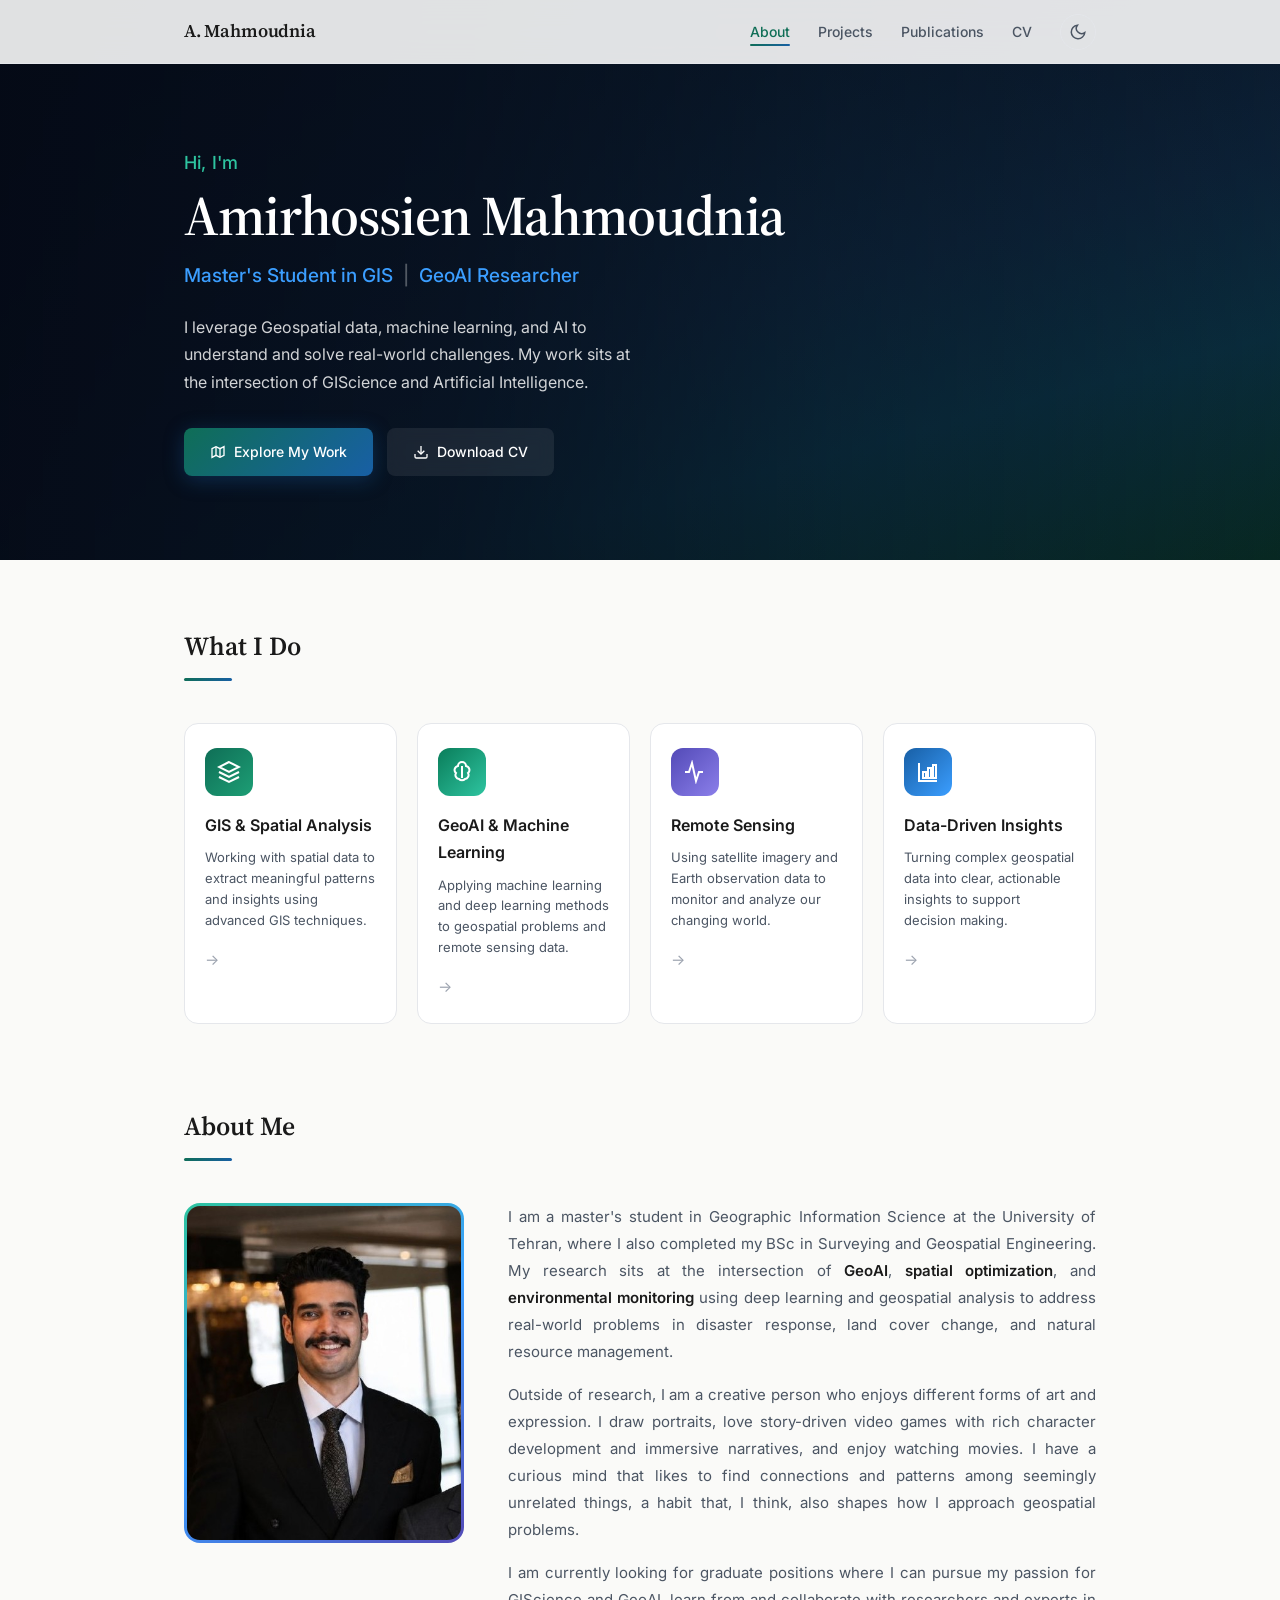
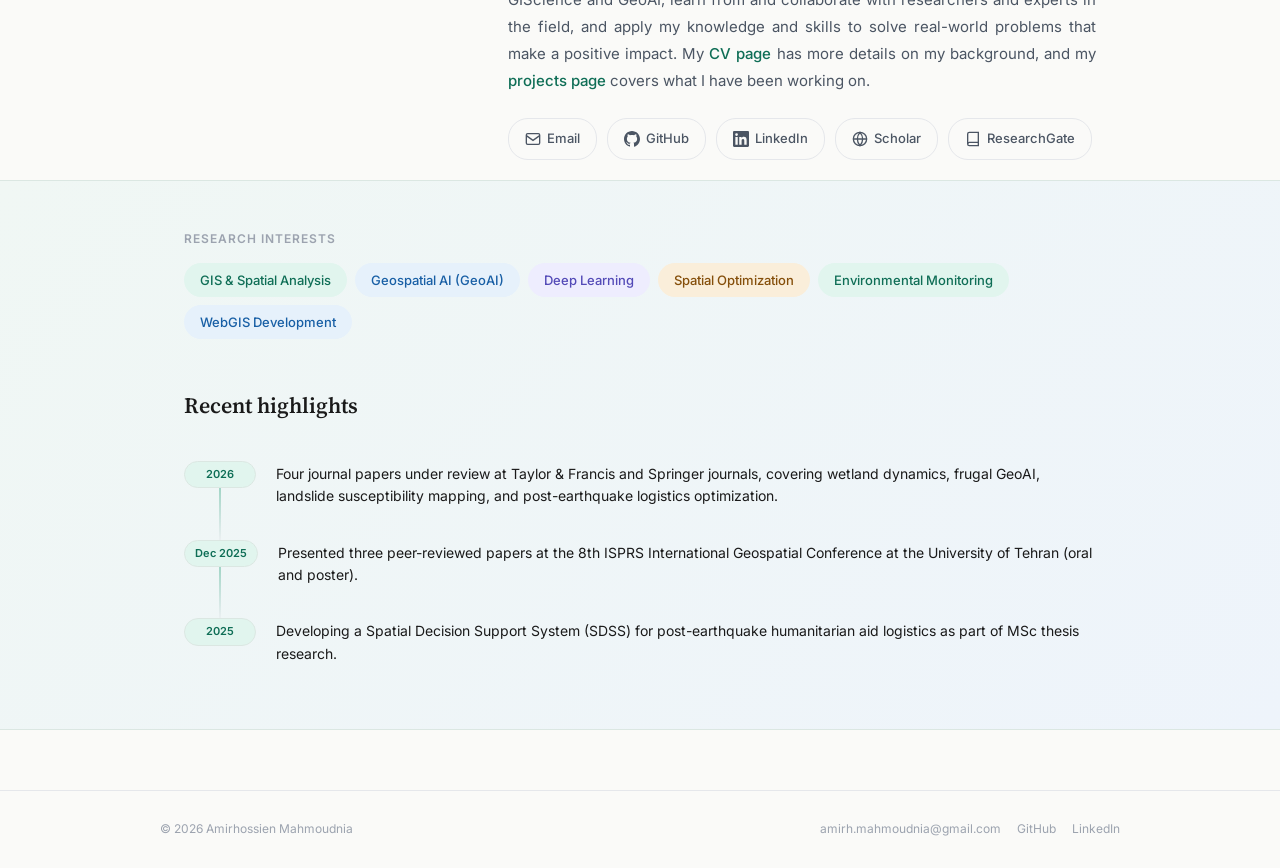
==== commit 7dfbaff2: "Update index.html" ====
--- a/index.html
+++ b/index.html
@@ -97,34 +97,80 @@
 .hamburger { display:none; background:none; border:none; cursor:pointer; padding:8px; }
 .hamburger span { display:block; width:20px; height:2px; background:var(--text); margin:5px 0; transition:.3s; border-radius:1px; }
 
-/* HERO */
-.hero { position:relative; overflow:hidden; }
-.hero-bg-wrap { position:absolute; top:0; left:0; right:0; bottom:0; background:linear-gradient(165deg, #050d18 0%, #0a1628 30%, #0d2137 50%, #0a2e3e 70%, #082a20 100%); z-index:0; }
-.hero-bg-glow { position:absolute; width:600px; height:600px; border-radius:50%; top:-100px; right:-100px; background:radial-gradient(circle, rgba(29,158,117,0.15) 0%, rgba(24,95,165,0.08) 40%, transparent 70%); z-index:1; }
-.hero-bg-glow2 { position:absolute; width:400px; height:400px; border-radius:50%; bottom:-50px; left:-50px; background:radial-gradient(circle, rgba(24,95,165,0.12) 0%, transparent 60%); z-index:1; }
-.hero-bg-svg { position:absolute; top:0; left:0; right:0; bottom:0; opacity:0.07; z-index:2; }
-.hero-grid-overlay { position:absolute; top:0; left:0; right:0; bottom:0; opacity:0.03; z-index:2; background-image: linear-gradient(rgba(255,255,255,.5) 1px, transparent 1px), linear-gradient(90deg, rgba(255,255,255,.5) 1px, transparent 1px); background-size: 60px 60px; }
-.hero-content { position:relative; z-index:10; max-width:var(--max-width); margin:0 auto; padding:calc(var(--nav-height) + 60px) 24px 60px; display:grid; grid-template-columns:1fr 300px; gap:48px; align-items:start; }
-.hero-text h1 { font-family:var(--font-display); font-size:36px; font-weight:600; color:#fff; margin-bottom:6px; letter-spacing:-.02em; line-height:1.2; }
-.hero-subtitle { font-size:16px; color:rgba(255,255,255,0.75); margin-bottom:6px; }
-.hero-affiliation { font-size:13px; color:rgba(255,255,255,0.5); margin-bottom:28px; display:flex; align-items:center; gap:6px; }
-.hero-affiliation svg { width:14px; height:14px; flex-shrink:0; }
-.hero-bio { font-size:15px; line-height:1.75; color:rgba(255,255,255,0.85); margin-bottom:28px; text-align:justify; -webkit-hyphens:auto; hyphens:auto; }
-.hero-bio a { color: var(--teal-bright); }
-.hero-bio a:hover { color: #5ee8c8; }
-.hero-bio p { margin-bottom:14px; }
-.hero-bio p:last-child { margin-bottom:0; }
-.hero-bio strong { color:#fff; }
-.social-links { display:flex; gap:10px; align-items:center; flex-wrap:wrap; }
-.social-links a { display:flex; align-items:center; gap:6px; font-size:13px; color:rgba(255,255,255,0.7); padding:6px 14px; border:1px solid rgba(255,255,255,0.15); border-radius:20px; transition:all .2s; }
-.social-links a:hover { border-color:var(--teal-bright); color:#fff; background:rgba(46,196,160,0.12); }
-.social-links a svg { width:16px; height:16px; }
-.hero-photo { display:flex; flex-direction:column; align-items:center; gap:12px; }
-.photo-frame { width:260px; height:320px; border-radius:16px; overflow:hidden; padding:3px; background:linear-gradient(145deg, var(--teal-bright) 0%, var(--blue-bright) 50%, var(--purple) 100%); position:relative; }
-.photo-frame img { width:100%; height:100%; object-fit:cover; border-radius:13px; }
-.photo-placeholder { width:100%; height:100%; border-radius:13px; background:rgba(0,0,0,0.3); display:flex; flex-direction:column; align-items:center; justify-content:center; color:rgba(255,255,255,0.4); font-size:13px; }
-.photo-placeholder svg { width:60px; height:60px; margin-bottom:8px; opacity:.5; }
-
+/* ═══ NEW HERO (full-width background image) ═══ */
+.hero { position:relative; min-height:560px; display:flex; align-items:center; overflow:hidden; }
+.hero-bg-image { position:absolute; inset:0; z-index:0; background-image:url('images/hero.jpg'); background-size:cover; background-position:center right; }
+/* Fallback gradient shows if image missing */
+.hero-bg-fallback { position:absolute; inset:0; z-index:0; background:linear-gradient(165deg,#050d18 0%,#0a1628 30%,#0d2137 55%,#0a2e3e 75%,#082a20 100%); }
+/* Dark overlay so text stays readable over any image */
+.hero-overlay { position:absolute; inset:0; z-index:1; background:linear-gradient(90deg, rgba(5,10,22,0.92) 0%, rgba(7,16,30,0.82) 35%, rgba(8,25,40,0.45) 65%, rgba(8,30,45,0.15) 100%); }
+.hero-content { position:relative; z-index:10; max-width:var(--max-width); margin:0 auto; padding:calc(var(--nav-height) + 70px) 24px 70px; width:100%; }
+.hero-greeting { font-size:18px; color:var(--teal-bright); font-weight:500; margin-bottom:8px; letter-spacing:0.01em; }
+.hero-text h1 { font-family:var(--font-display); font-size:56px; font-weight:600; color:#fff; margin-bottom:14px; letter-spacing:-0.02em; line-height:1.05; }
+.hero-roles { font-size:19px; color:var(--blue-bright); font-weight:500; margin-bottom:22px; }
+.hero-roles .sep { color:rgba(255,255,255,0.3); margin:0 10px; }
+.hero-tagline { font-size:16px; line-height:1.7; color:rgba(255,255,255,0.82); max-width:460px; margin-bottom:32px; }
+.hero-cta { display:flex; gap:14px; flex-wrap:wrap; }
+.hero-cta .btn { padding:12px 26px; font-size:14px; }
+.btn-hero-primary { background:var(--gradient-accent); color:#fff; box-shadow:0 4px 20px rgba(24,95,165,0.35); }
+.btn-hero-primary:hover { background:var(--gradient-accent-hover); color:#fff; transform:translateY(-2px); box-shadow:0 6px 24px rgba(24,95,165,0.45); }
+.btn-hero-ghost { background:rgba(255,255,255,0.08); color:#fff; border:1px solid rgba(255,255,255,0.25); backdrop-filter:blur(8px); }
+.btn-hero-ghost:hover { background:rgba(255,255,255,0.16); color:#fff; border-color:rgba(255,255,255,0.4); transform:translateY(-2px); }
+
+/* ═══ WHAT I DO ═══ */
+.whatido { max-width:var(--max-width); margin:0 auto; padding:64px 24px 40px; }
+.whatido h2 { font-family:var(--font-display); font-size:26px; font-weight:600; color:var(--text); margin-bottom:6px; position:relative; display:inline-block; }
+.whatido h2::after { content:''; display:block; width:48px; height:3px; background:var(--gradient-accent); border-radius:2px; margin-top:10px; }
+.whatido-grid { display:grid; grid-template-columns:repeat(4,1fr); gap:20px; margin-top:36px; }
+.wi-card { background:var(--surface); border:1px solid var(--border); border-radius:14px; padding:24px 20px; transition:transform .25s, box-shadow .25s, border-color .25s; position:relative; overflow:hidden; }
+.wi-card::before { content:''; position:absolute; top:0; left:0; right:0; height:3px; background:var(--wi-accent); opacity:0; transition:opacity .25s; }
+.wi-card:hover { transform:translateY(-5px); box-shadow:0 14px 34px var(--shadow-lg); border-color:var(--border-hover); }
+.wi-card:hover::before { opacity:1; }
+.wi-icon { width:48px; height:48px; border-radius:12px; display:flex; align-items:center; justify-content:center; margin-bottom:16px; }
+.wi-icon svg { width:24px; height:24px; color:#fff; }
+.wi-card h3 { font-size:16px; font-weight:600; color:var(--text); margin-bottom:8px; }
+.wi-card p { font-size:13px; line-height:1.6; color:var(--text-secondary); margin-bottom:16px; }
+.wi-arrow { color:var(--text-muted); transition:transform .2s, color .2s; display:inline-block; }
+.wi-card:hover .wi-arrow { color:var(--teal); transform:translateX(4px); }
+.wi-icon-teal { background:linear-gradient(135deg,#0f6e56,#1d9e75); } .wi-card.c-teal { --wi-accent:linear-gradient(90deg,#0f6e56,#1d9e75); }
+.wi-icon-green { background:linear-gradient(135deg,#0a7d5a,#2ec4a0); } .wi-card.c-green { --wi-accent:linear-gradient(90deg,#0a7d5a,#2ec4a0); }
+.wi-icon-purple { background:linear-gradient(135deg,#534ab7,#8b7fea); } .wi-card.c-purple { --wi-accent:linear-gradient(90deg,#534ab7,#8b7fea); }
+.wi-icon-blue { background:linear-gradient(135deg,#185fa5,#3b9eff); } .wi-card.c-blue { --wi-accent:linear-gradient(90deg,#185fa5,#3b9eff); }
+
+/* ═══ ABOUT ME ═══ */
+.about { max-width:var(--max-width); margin:0 auto; padding:40px 24px 20px; }
+.about h2 { font-family:var(--font-display); font-size:26px; font-weight:600; color:var(--text); margin-bottom:6px; position:relative; display:inline-block; }
+.about h2::after { content:''; display:block; width:48px; height:3px; background:var(--gradient-accent); border-radius:2px; margin-top:10px; }
+.about-inner { display:grid; grid-template-columns:280px 1fr; gap:44px; margin-top:36px; align-items:start; }
+.about-photo { position:sticky; top:90px; }
+.about-photo .photo-frame { width:280px; height:340px; border-radius:16px; overflow:hidden; padding:3px; background:linear-gradient(145deg,var(--teal-bright) 0%,var(--blue-bright) 50%,var(--purple) 100%); }
+.about-photo .photo-frame img { width:100%; height:100%; object-fit:cover; border-radius:13px; }
+.about-bio { font-size:15px; line-height:1.8; color:var(--text-secondary); text-align:justify; -webkit-hyphens:auto; hyphens:auto; }
+.about-bio p { margin-bottom:16px; }
+.about-bio p:last-of-type { margin-bottom:24px; }
+.about-bio strong { color:var(--text); font-weight:600; }
+.about-bio a { color:var(--teal); font-weight:500; }
+.about-social { display:flex; gap:10px; align-items:center; flex-wrap:wrap; margin-top:4px; }
+.about-social a { display:flex; align-items:center; gap:6px; font-size:13px; color:var(--text-secondary); padding:8px 16px; border:1px solid var(--border); border-radius:20px; transition:all .2s; }
+.about-social a:hover { border-color:var(--teal); color:var(--teal); background:var(--teal-light); transform:translateY(-2px); }
+.about-social a svg { width:16px; height:16px; }
+
+/* Responsive for new sections */
+@media(max-width:860px){ .whatido-grid { grid-template-columns:repeat(2,1fr); } }
+@media(max-width:768px){
+  .hero { min-height:auto; }
+  .hero-text h1 { font-size:40px; }
+  .hero-overlay { background:linear-gradient(180deg, rgba(5,10,22,0.9) 0%, rgba(8,25,40,0.75) 100%); }
+  .hero-tagline { max-width:none; }
+  .about-inner { grid-template-columns:1fr; gap:28px; }
+  .about-photo { position:static; display:flex; justify-content:center; }
+  .about-photo .photo-frame { width:220px; height:270px; }
+}
+@media(max-width:480px){
+  .hero-text h1 { font-size:32px; }
+  .whatido-grid { grid-template-columns:1fr; }
+  .about-social a span { display:none; }
+}
 /* FEATURE BAND — distinct background for interests + highlights */
 .feature-band { background:var(--band-bg); border-top:1px solid var(--band-border); border-bottom:1px solid var(--band-border); padding:48px 0; margin-bottom:0; transition:background .3s, border-color .3s; }
 .interests { max-width:var(--max-width); margin:0 auto; padding:0 24px; }
@@ -209,13 +255,8 @@
 .footer-links a { color:var(--text-muted); font-size:12px; }
 .footer-links a:hover { color:var(--teal); }
 
-/* RESPONSIVE */
+/* RESPONSIVE (shared nav/layout) */
 @media(max-width:768px) {
-  .hero-content { grid-template-columns:1fr; gap:32px; }
-  .hero-photo { order:-1; }
-  .photo-frame { width:200px; height:250px; }
-  .hero-text h1 { font-size:28px; }
-  .hero-bg-glow { width:300px; height:300px; top:-50px; right:-50px; }
   .nav-links { display:none; position:absolute; top:var(--nav-height); left:0; right:0; background:var(--surface); flex-direction:column; padding:16px 24px; gap:0; border-bottom:1px solid var(--border); box-shadow:0 8px 24px var(--shadow); }
   .nav-links.open { display:flex; }
   .nav-links a { padding:12px 0; border-bottom:1px solid var(--border); }
@@ -227,10 +268,9 @@
   .footer-inner { justify-content:center; text-align:center; }
   .page-header h1 { font-size:26px; }
 }
-@media(max-width:480px) { .social-links a span { display:none; } }
   </style>
   <title>Amirhossien Mahmoudnia | GIS &amp; Geospatial AI</title>
-  <meta name="description" content="Amirhossien Mahmoudnia — MSc student in GIS at the University of Tehran. Research in GeoAI, spatial optimization, remote sensing, and environmental monitoring.">
+  <meta name="description" content="Amirhossien Mahmoudnia — MSc student in GIS at the University of Tehran. Research in GeoAI, Spatial Optimization, Remote Sensing, and Environmental Monitoring.">
 </head>
 <body>
   <nav class="nav"><div class="nav-inner">
@@ -245,66 +285,81 @@
     <button class="hamburger" aria-label="Toggle menu"><span></span><span></span><span></span></button>
   </div></nav>
 
+  <!-- ═══ HERO ═══ -->
   <section class="hero">
-    <div class="hero-bg-wrap">
-      <div class="hero-bg-glow"></div>
-      <div class="hero-bg-glow2"></div>
-      <div class="hero-grid-overlay"></div>
-      <div class="hero-bg-svg">
-        <svg viewBox="0 0 1200 600" xmlns="http://www.w3.org/2000/svg" preserveAspectRatio="xMidYMid slice" style="width:100%;height:100%">
-          <g stroke="#2ec4a0" fill="none" stroke-width="1">
-            <path d="M0 280 Q150 220 300 260 Q450 300 600 240 Q750 180 900 220 Q1050 260 1200 200"/>
-            <path d="M0 320 Q150 260 300 300 Q450 340 600 280 Q750 220 900 260 Q1050 300 1200 240"/>
-            <path d="M0 360 Q150 300 300 340 Q450 380 600 320 Q750 260 900 300 Q1050 340 1200 280"/>
-            <path d="M0 400 Q150 340 300 380 Q450 420 600 360 Q750 300 900 340 Q1050 380 1200 320"/>
-            <path d="M0 240 Q150 180 300 220 Q450 260 600 200 Q750 140 900 180 Q1050 220 1200 160"/>
-            <path d="M0 200 Q150 140 300 180 Q450 220 600 160 Q750 100 900 140 Q1050 180 1200 120"/>
-            <path d="M0 440 Q150 380 300 420 Q450 460 600 400 Q750 340 900 380 Q1050 420 1200 360"/>
-            <path d="M0 160 Q100 120 200 150 Q350 200 500 140 Q650 80 800 130 Q950 180 1100 120 L1200 100"/>
-            <path d="M0 480 Q200 420 400 460 Q600 500 800 440 Q1000 380 1200 400"/>
-            <ellipse cx="420" cy="280" rx="80" ry="40"/><ellipse cx="420" cy="280" rx="50" ry="25"/><ellipse cx="420" cy="280" rx="25" ry="12"/>
-            <ellipse cx="850" cy="220" rx="60" ry="35"/><ellipse cx="850" cy="220" rx="30" ry="18"/>
-            <ellipse cx="200" cy="380" rx="45" ry="22"/><ellipse cx="200" cy="380" rx="20" ry="10"/>
-            <ellipse cx="1050" cy="340" rx="55" ry="28"/><ellipse cx="1050" cy="340" rx="28" ry="14"/>
-          </g>
-          <g stroke="#3b9eff" fill="none" stroke-width="0.6" opacity="0.5">
-            <path d="M0 250 Q200 190 400 230 Q600 270 800 210 Q1000 150 1200 180"/>
-            <path d="M0 350 Q200 290 400 330 Q600 370 800 310 Q1000 250 1200 290"/>
-            <path d="M0 450 Q200 390 400 430 Q600 470 800 410 Q1000 350 1200 380"/>
-          </g>
-          <g fill="#2ec4a0" opacity="0.3">
-            <circle cx="150" cy="260" r="2"/><circle cx="380" cy="310" r="2.5"/><circle cx="550" cy="230" r="1.8"/>
-            <circle cx="720" cy="280" r="2.2"/><circle cx="900" cy="190" r="2"/><circle cx="1080" cy="300" r="1.5"/>
-            <circle cx="300" cy="350" r="1.5"/><circle cx="650" cy="350" r="2"/><circle cx="980" cy="260" r="1.8"/>
-          </g>
-        </svg>
-      </div>
-    </div>
-
+    <div class="hero-bg-fallback"></div>
+    <div class="hero-bg-image"></div>
+    <div class="hero-overlay"></div>
     <div class="hero-content">
       <div class="hero-text">
+        <p class="hero-greeting">Hi, I'm</p>
         <h1>Amirhossien Mahmoudnia</h1>
-        <p class="hero-subtitle">MSc student in GIS &amp; Geospatial Engineering</p>
-        <p class="hero-affiliation">
-          <svg viewBox="0 0 24 24" fill="none" stroke="currentColor" stroke-width="2"><path d="M2 20V8l10-6 10 6v12"/><path d="M6 10v10h4v-6h4v6h4V10"/></svg>
-          University of Tehran · School of Surveying and Geospatial Engineering
-        </p>
-        <div class="hero-bio">
-          <p>I am a master's student in Geographic Information Science at the University of Tehran, where I also completed my BSc in Surveying and Geospatial Engineering. My research sits at the intersection of <strong>GeoAI</strong>, <strong>Spatial Optimization</strong>, and <strong>Environmental Monitoring</strong> using deep learning and geospatial analysis to address real-world problems in disaster response, land cover change, and natural resource management.</p>
-          <p>Outside of research, I am a creative person who enjoys different forms of art and expression. I draw portraits, love story-driven video games with rich character development and immersive narratives, and enjoy watching movies. I have a curious mind that likes to find connections and patterns among seemingly unrelated things, a habit that, I think, also shapes how I approach geospatial problems.</p>
-          <p>I am currently looking for graduate positions where I can pursue my passion for GIScience and GeoAI, learn from and collaborate with researchers and experts in the field, and apply my knowledge and skills to solve real-world problems that make a positive impact. My <a href="cv.html">CV page</a> has more details on my background, and my <a href="projects.html">projects page</a> covers what I have been working on.</p>
+        <p class="hero-roles">Master's Student in GIS<span class="sep">|</span>GeoAI Researcher</p>
+        <p class="hero-tagline">I leverage Geospatial data, machine learning, and AI to understand and solve real-world challenges. My work sits at the intersection of GIScience and Artificial Intelligence.</p>
+        <div class="hero-cta">
+          <a href="projects.html" class="btn btn-hero-primary">
+            <svg viewBox="0 0 24 24" fill="none" stroke="currentColor" stroke-width="2"><path d="M3 7l6-3 6 3 6-3v13l-6 3-6-3-6 3z"/><path d="M9 4v13"/><path d="M15 7v13"/></svg>
+            Explore My Work
+          </a>
+          <a href="cv.html" class="btn btn-hero-ghost">
+            <svg viewBox="0 0 24 24" fill="none" stroke="currentColor" stroke-width="2"><path d="M21 15v4a2 2 0 01-2 2H5a2 2 0 01-2-2v-4"/><polyline points="7 10 12 15 17 10"/><line x1="12" y1="15" x2="12" y2="3"/></svg>
+            Download CV
+          </a>
         </div>
-        <div class="social-links">
+      </div>
+    </div>
+  </section>
+
+  <!-- ═══ WHAT I DO ═══ -->
+  <section class="whatido">
+    <h2>What I Do</h2>
+    <div class="whatido-grid">
+      <div class="wi-card c-teal">
+        <div class="wi-icon wi-icon-teal"><svg viewBox="0 0 24 24" fill="none" stroke="currentColor" stroke-width="2"><path d="M12 2L2 7l10 5 10-5-10-5z"/><path d="M2 17l10 5 10-5"/><path d="M2 12l10 5 10-5"/></svg></div>
+        <h3>GIS &amp; Spatial Analysis</h3>
+        <p>Working with spatial data to extract meaningful patterns and insights using advanced GIS techniques.</p>
+        <a href="projects.html" class="wi-arrow" aria-label="Learn more">&rarr;</a>
+      </div>
+      <div class="wi-card c-green">
+        <div class="wi-icon wi-icon-green"><svg viewBox="0 0 24 24" fill="none" stroke="currentColor" stroke-width="2"><path d="M12 2a4 4 0 00-4 4 4 4 0 00-2 7 4 4 0 003 6 4 4 0 006 0 4 4 0 003-6 4 4 0 00-2-7 4 4 0 00-4-4z"/><path d="M12 6v12"/></svg></div>
+        <h3>GeoAI &amp; Machine Learning</h3>
+        <p>Applying machine learning and deep learning methods to geospatial problems and remote sensing data.</p>
+        <a href="projects.html" class="wi-arrow" aria-label="Learn more">&rarr;</a>
+      </div>
+      <div class="wi-card c-purple">
+        <div class="wi-icon wi-icon-purple"><svg viewBox="0 0 24 24" fill="none" stroke="currentColor" stroke-width="2"><path d="M2 12h4l3-9 4 18 3-9h4"/></svg></div>
+        <h3>Remote Sensing</h3>
+        <p>Using satellite imagery and Earth observation data to monitor and analyze our changing world.</p>
+        <a href="projects.html" class="wi-arrow" aria-label="Learn more">&rarr;</a>
+      </div>
+      <div class="wi-card c-blue">
+        <div class="wi-icon wi-icon-blue"><svg viewBox="0 0 24 24" fill="none" stroke="currentColor" stroke-width="2"><path d="M3 3v18h18"/><rect x="7" y="12" width="3" height="6"/><rect x="12" y="8" width="3" height="10"/><rect x="17" y="5" width="3" height="13"/></svg></div>
+        <h3>Data-Driven Insights</h3>
+        <p>Turning complex geospatial data into clear, actionable insights to support decision making.</p>
+        <a href="projects.html" class="wi-arrow" aria-label="Learn more">&rarr;</a>
+      </div>
+    </div>
+  </section>
+
+  <!-- ═══ ABOUT ME ═══ -->
+  <section class="about">
+    <h2>About Me</h2>
+    <div class="about-inner">
+      <div class="about-photo">
+        <div class="photo-frame">
+          <img src="images/scol.jpg" alt="Amirhossien Mahmoudnia">
+        </div>
+      </div>
+      <div class="about-bio">
+        <p>I am a master's student in Geographic Information Science at the University of Tehran, where I also completed my BSc in Surveying and Geospatial Engineering. My research sits at the intersection of <strong>GeoAI</strong>, <strong>spatial optimization</strong>, and <strong>environmental monitoring</strong> using deep learning and geospatial analysis to address real-world problems in disaster response, land cover change, and natural resource management.</p>
+        <p>Outside of research, I am a creative person who enjoys different forms of art and expression. I draw portraits, love story-driven video games with rich character development and immersive narratives, and enjoy watching movies. I have a curious mind that likes to find connections and patterns among seemingly unrelated things, a habit that, I think, also shapes how I approach geospatial problems.</p>
+        <p>I am currently looking for graduate positions where I can pursue my passion for GIScience and GeoAI, learn from and collaborate with researchers and experts in the field, and apply my knowledge and skills to solve real-world problems that make a positive impact. My <a href="cv.html">CV page</a> has more details on my background, and my <a href="projects.html">projects page</a> covers what I have been working on.</p>
+        <div class="about-social">
           <a href="mailto:amirh.mahmoudnia@gmail.com"><svg viewBox="0 0 24 24" fill="none" stroke="currentColor" stroke-width="2"><rect x="2" y="4" width="20" height="16" rx="2"/><path d="M22 7l-10 7L2 7"/></svg><span>Email</span></a>
           <a href="https://github.com/amirtistein" target="_blank" rel="noopener"><svg viewBox="0 0 24 24" fill="currentColor"><path d="M12 0C5.37 0 0 5.37 0 12c0 5.3 3.44 9.8 8.21 11.39.6.11.79-.26.79-.58v-2.17c-3.34.73-4.03-1.41-4.03-1.41-.55-1.39-1.33-1.76-1.33-1.76-1.09-.74.08-.73.08-.73 1.2.09 1.84 1.24 1.84 1.24 1.07 1.83 2.81 1.3 3.5 1 .1-.78.42-1.3.76-1.6-2.67-.3-5.47-1.33-5.47-5.93 0-1.31.47-2.38 1.24-3.22-.13-.3-.54-1.52.12-3.18 0 0 1.01-.32 3.3 1.23.96-.27 1.98-.4 3-.4s2.04.14 3 .4c2.28-1.55 3.29-1.23 3.29-1.23.66 1.66.25 2.88.12 3.18.77.84 1.24 1.91 1.24 3.22 0 4.61-2.81 5.63-5.48 5.92.43.37.81 1.1.81 2.22v3.29c0 .32.19.69.8.58C20.57 21.8 24 17.3 24 12c0-6.63-5.37-12-12-12z"/></svg><span>GitHub</span></a>
           <a href="https://linkedin.com/in/amir-hosieen-mahmoudnia" target="_blank" rel="noopener"><svg viewBox="0 0 24 24" fill="currentColor"><path d="M20.45 20.45h-3.55v-5.57c0-1.33-.02-3.04-1.85-3.04-1.85 0-2.14 1.45-2.14 2.94v5.67H9.36V9h3.41v1.56h.05c.48-.9 1.64-1.85 3.37-1.85 3.6 0 4.27 2.37 4.27 5.46v6.28zM5.34 7.43a2.06 2.06 0 110-4.12 2.06 2.06 0 010 4.12zM7.12 20.45H3.56V9h3.56v11.45zM22.23 0H1.77C.79 0 0 .77 0 1.73v20.54C0 23.23.79 24 1.77 24h20.45c.98 0 1.78-.77 1.78-1.73V1.73C24 .77 23.2 0 22.22 0z"/></svg><span>LinkedIn</span></a>
           <a href="https://scholar.google.com/citations?hl=en&user=9_AuQSsAAAAJ" target="_blank" rel="noopener"><svg viewBox="0 0 24 24" fill="none" stroke="currentColor" stroke-width="2"><circle cx="12" cy="12" r="10"/><path d="M2 12h20M12 2a15.3 15.3 0 014 10 15.3 15.3 0 01-4 10 15.3 15.3 0 01-4-10A15.3 15.3 0 0112 2z"/></svg><span>Scholar</span></a>
           <a href="#" target="_blank" rel="noopener"><svg viewBox="0 0 24 24" fill="none" stroke="currentColor" stroke-width="2"><path d="M4 19.5A2.5 2.5 0 016.5 17H20"/><path d="M6.5 2H20v20H6.5A2.5 2.5 0 014 19.5v-15A2.5 2.5 0 016.5 2z"/></svg><span>ResearchGate</span></a>
-        </div>
-      </div>
-      <div class="hero-photo">
-        <div class="photo-frame">
-          <img src="images/scol.jpg" alt="Amirhossien Mahmoudnia">
         </div>
       </div>
     </div>
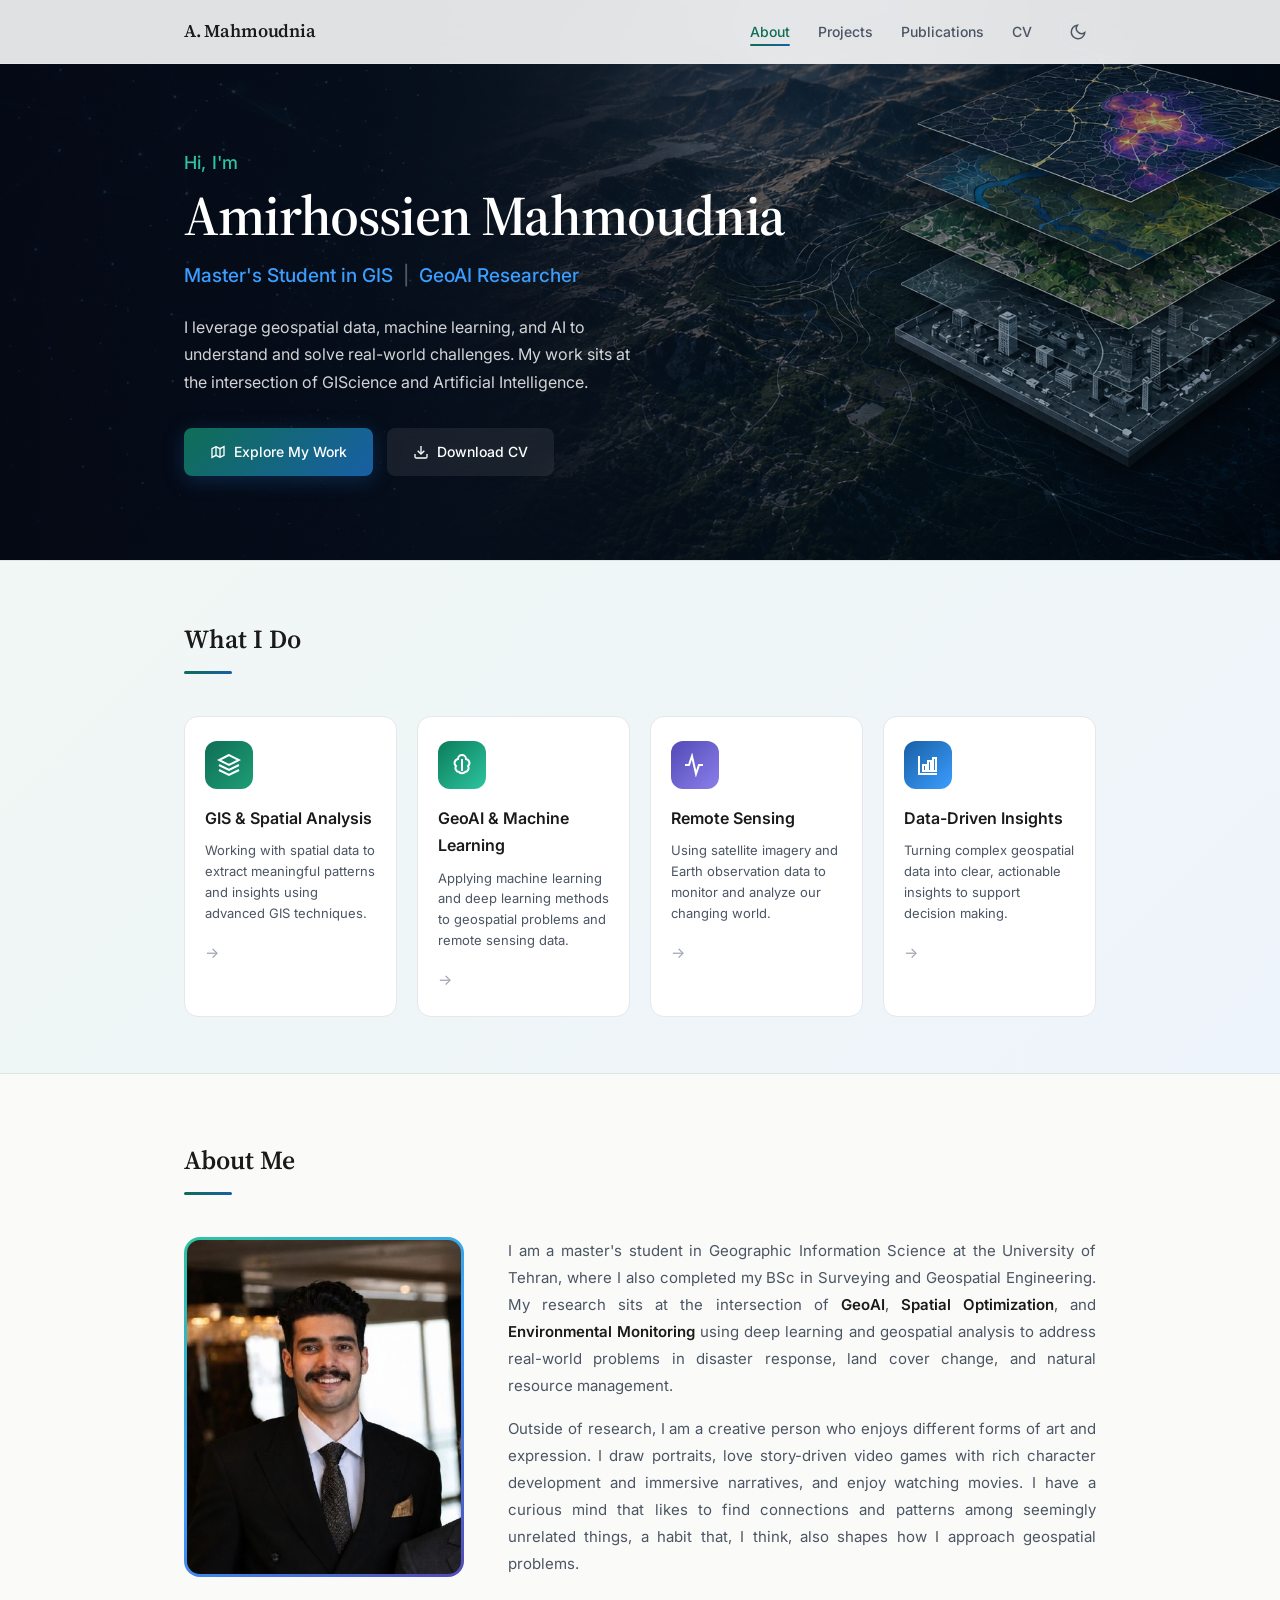
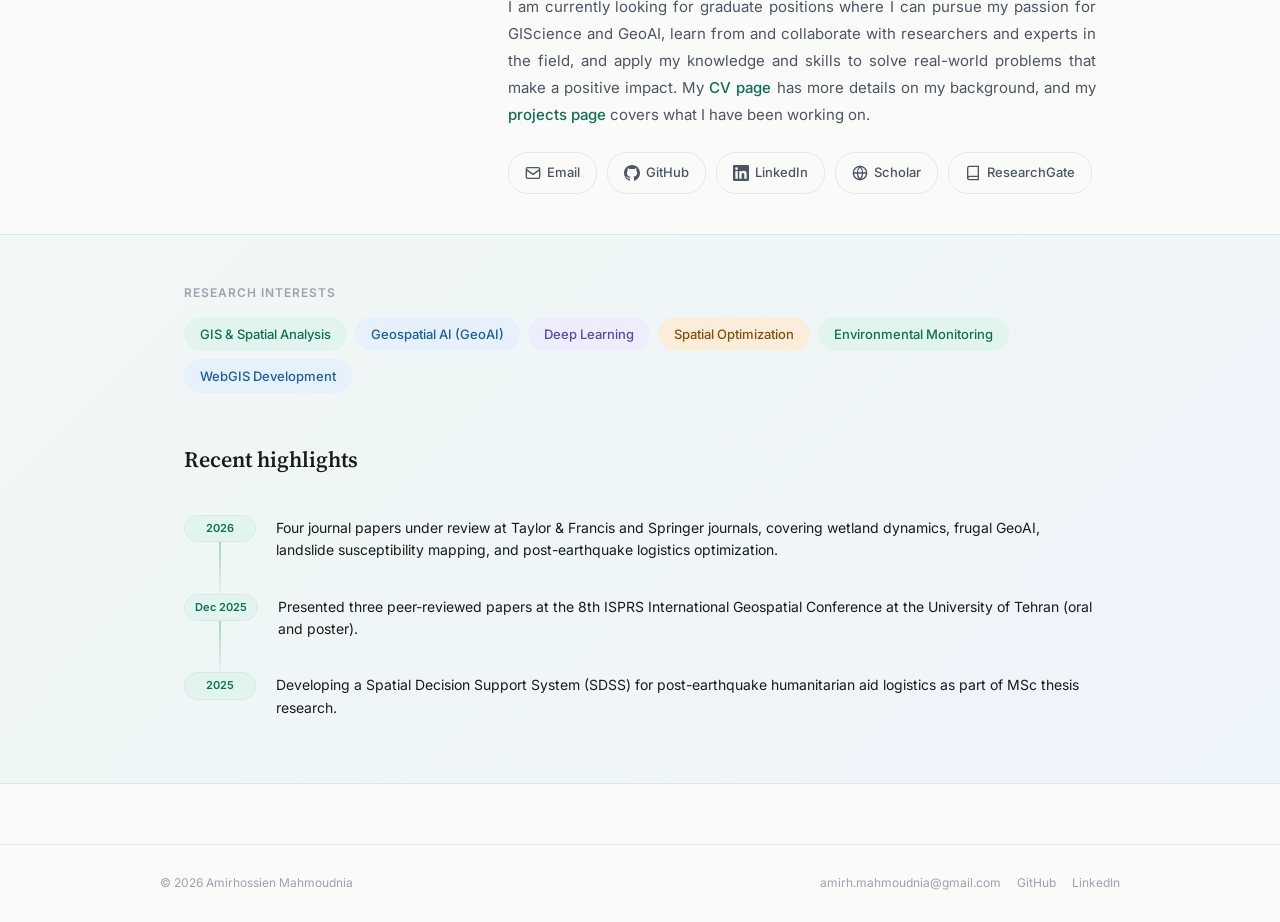
==== commit e798631d: "Update index.html" ====
--- a/index.html
+++ b/index.html
@@ -99,7 +99,7 @@
 
 /* ═══ NEW HERO (full-width background image) ═══ */
 .hero { position:relative; min-height:560px; display:flex; align-items:center; overflow:hidden; }
-.hero-bg-image { position:absolute; inset:0; z-index:0; background-image:url('images/hero.jpg'); background-size:cover; background-position:center right; }
+.hero-bg-image { position:absolute; inset:0; z-index:0; background-image:url('images/hero.png'); background-size:cover; background-position:center right; background-repeat:no-repeat; }
 /* Fallback gradient shows if image missing */
 .hero-bg-fallback { position:absolute; inset:0; z-index:0; background:linear-gradient(165deg,#050d18 0%,#0a1628 30%,#0d2137 55%,#0a2e3e 75%,#082a20 100%); }
 /* Dark overlay so text stays readable over any image */
@@ -118,7 +118,8 @@
 .btn-hero-ghost:hover { background:rgba(255,255,255,0.16); color:#fff; border-color:rgba(255,255,255,0.4); transform:translateY(-2px); }
 
 /* ═══ WHAT I DO ═══ */
-.whatido { max-width:var(--max-width); margin:0 auto; padding:64px 24px 40px; }
+.whatido { background:var(--band-bg); border-top:1px solid var(--band-border); border-bottom:1px solid var(--band-border); transition:background .3s, border-color .3s; }
+.whatido-inner { max-width:var(--max-width); margin:0 auto; padding:56px 24px; }
 .whatido h2 { font-family:var(--font-display); font-size:26px; font-weight:600; color:var(--text); margin-bottom:6px; position:relative; display:inline-block; }
 .whatido h2::after { content:''; display:block; width:48px; height:3px; background:var(--gradient-accent); border-radius:2px; margin-top:10px; }
 .whatido-grid { display:grid; grid-template-columns:repeat(4,1fr); gap:20px; margin-top:36px; }
@@ -138,7 +139,8 @@
 .wi-icon-blue { background:linear-gradient(135deg,#185fa5,#3b9eff); } .wi-card.c-blue { --wi-accent:linear-gradient(90deg,#185fa5,#3b9eff); }
 
 /* ═══ ABOUT ME ═══ */
-.about { max-width:var(--max-width); margin:0 auto; padding:40px 24px 20px; }
+.about { background:var(--bg); transition:background .3s; }
+.about-wrap { max-width:var(--max-width); margin:0 auto; padding:64px 24px 40px; }
 .about h2 { font-family:var(--font-display); font-size:26px; font-weight:600; color:var(--text); margin-bottom:6px; position:relative; display:inline-block; }
 .about h2::after { content:''; display:block; width:48px; height:3px; background:var(--gradient-accent); border-radius:2px; margin-top:10px; }
 .about-inner { display:grid; grid-template-columns:280px 1fr; gap:44px; margin-top:36px; align-items:start; }
@@ -295,7 +297,7 @@
         <p class="hero-greeting">Hi, I'm</p>
         <h1>Amirhossien Mahmoudnia</h1>
         <p class="hero-roles">Master's Student in GIS<span class="sep">|</span>GeoAI Researcher</p>
-        <p class="hero-tagline">I leverage Geospatial data, machine learning, and AI to understand and solve real-world challenges. My work sits at the intersection of GIScience and Artificial Intelligence.</p>
+        <p class="hero-tagline">I leverage geospatial data, machine learning, and AI to understand and solve real-world challenges. My work sits at the intersection of GIScience and Artificial Intelligence.</p>
         <div class="hero-cta">
           <a href="projects.html" class="btn btn-hero-primary">
             <svg viewBox="0 0 24 24" fill="none" stroke="currentColor" stroke-width="2"><path d="M3 7l6-3 6 3 6-3v13l-6 3-6-3-6 3z"/><path d="M9 4v13"/><path d="M15 7v13"/></svg>
@@ -312,6 +314,7 @@
 
   <!-- ═══ WHAT I DO ═══ -->
   <section class="whatido">
+    <div class="whatido-inner">
     <h2>What I Do</h2>
     <div class="whatido-grid">
       <div class="wi-card c-teal">
@@ -339,10 +342,12 @@
         <a href="projects.html" class="wi-arrow" aria-label="Learn more">&rarr;</a>
       </div>
     </div>
+    </div>
   </section>
 
   <!-- ═══ ABOUT ME ═══ -->
   <section class="about">
+    <div class="about-wrap">
     <h2>About Me</h2>
     <div class="about-inner">
       <div class="about-photo">
@@ -351,7 +356,7 @@
         </div>
       </div>
       <div class="about-bio">
-        <p>I am a master's student in Geographic Information Science at the University of Tehran, where I also completed my BSc in Surveying and Geospatial Engineering. My research sits at the intersection of <strong>GeoAI</strong>, <strong>spatial optimization</strong>, and <strong>environmental monitoring</strong> using deep learning and geospatial analysis to address real-world problems in disaster response, land cover change, and natural resource management.</p>
+        <p>I am a master's student in Geographic Information Science at the University of Tehran, where I also completed my BSc in Surveying and Geospatial Engineering. My research sits at the intersection of <strong>GeoAI</strong>, <strong>Spatial Optimization</strong>, and <strong>Environmental Monitoring</strong> using deep learning and geospatial analysis to address real-world problems in disaster response, land cover change, and natural resource management.</p>
         <p>Outside of research, I am a creative person who enjoys different forms of art and expression. I draw portraits, love story-driven video games with rich character development and immersive narratives, and enjoy watching movies. I have a curious mind that likes to find connections and patterns among seemingly unrelated things, a habit that, I think, also shapes how I approach geospatial problems.</p>
         <p>I am currently looking for graduate positions where I can pursue my passion for GIScience and GeoAI, learn from and collaborate with researchers and experts in the field, and apply my knowledge and skills to solve real-world problems that make a positive impact. My <a href="cv.html">CV page</a> has more details on my background, and my <a href="projects.html">projects page</a> covers what I have been working on.</p>
         <div class="about-social">
@@ -362,6 +367,7 @@
           <a href="#" target="_blank" rel="noopener"><svg viewBox="0 0 24 24" fill="none" stroke="currentColor" stroke-width="2"><path d="M4 19.5A2.5 2.5 0 016.5 17H20"/><path d="M6.5 2H20v20H6.5A2.5 2.5 0 014 19.5v-15A2.5 2.5 0 016.5 2z"/></svg><span>ResearchGate</span></a>
         </div>
       </div>
+    </div>
     </div>
   </section>
 
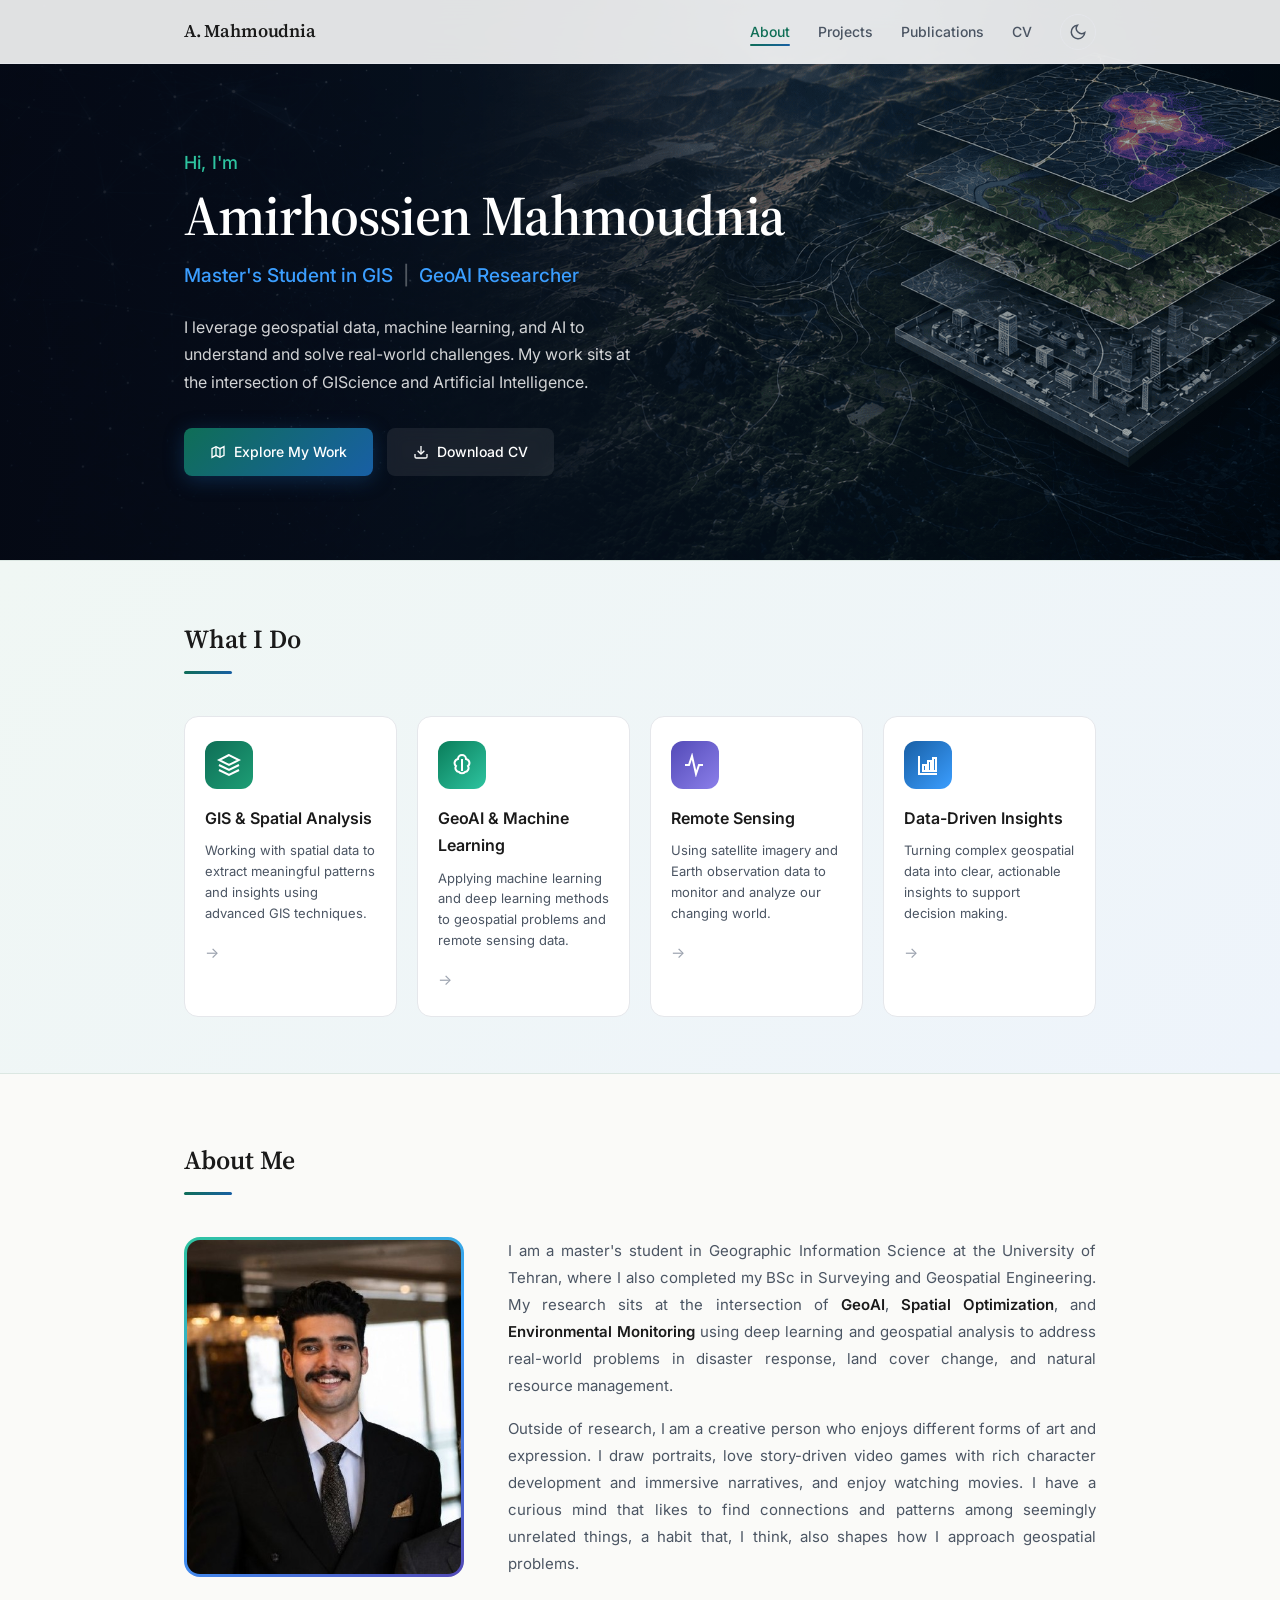
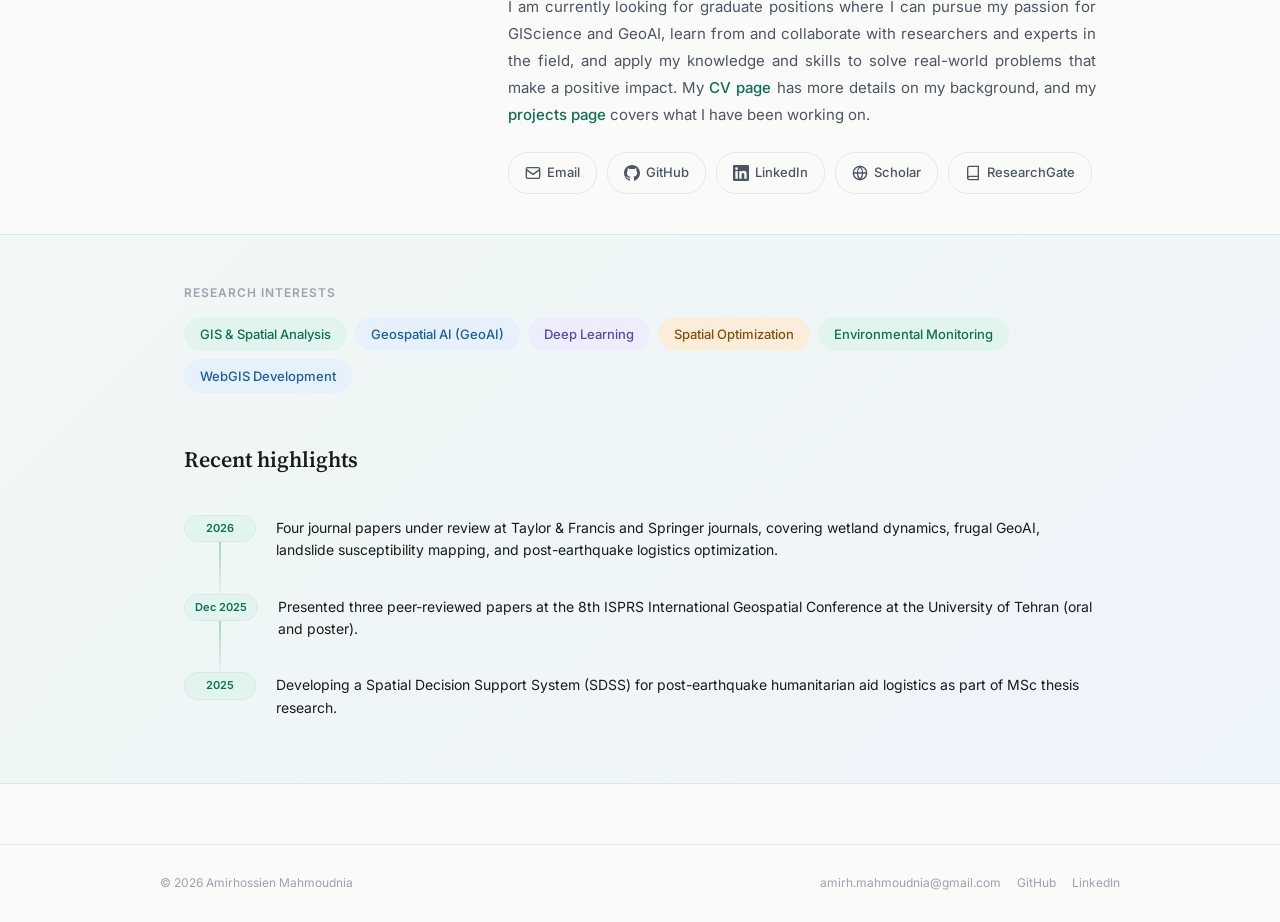
==== commit 672c1fc3: "Update index.html" ====
--- a/index.html
+++ b/index.html
@@ -399,7 +399,7 @@
     <div class="footer-links">
       <a href="mailto:amirh.mahmoudnia@gmail.com">amirh.mahmoudnia@gmail.com</a>
       <a href="https://github.com/amirtistein" target="_blank">GitHub</a>
-      <a href="https://linkedin.com/in/amir-hosieen-mahmoudnia" target="_blank">LinkedIn</a>
+      <a href="https://www.linkedin.com/in/amir-hosieen-mahmoudnia-32108b266/?lipi=urn%3Ali%3Apage%3Ad_flagship3_profile_view_base_contact_details%3BdMmPex4LQoWhzjEroVYdAQ%3D%3D" target="_blank">LinkedIn</a>
     </div>
   </div></footer>
   <script>
